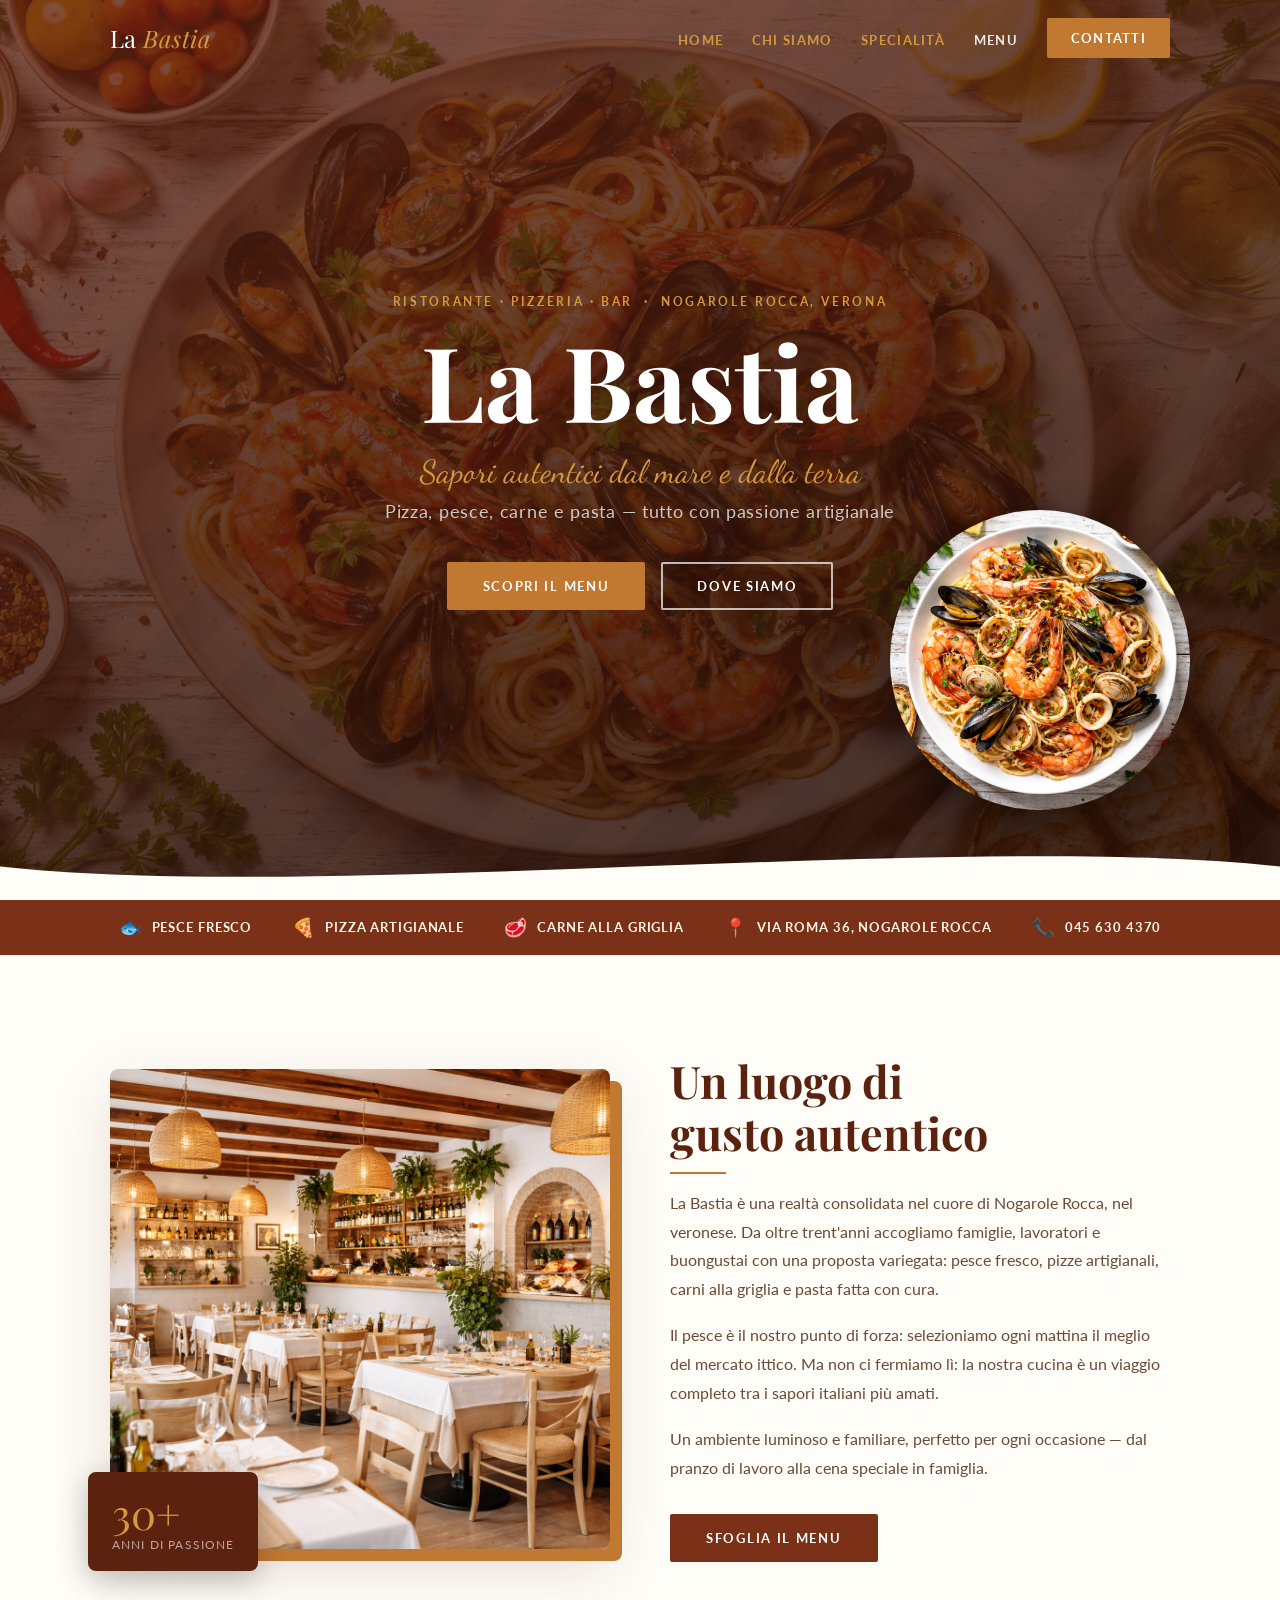
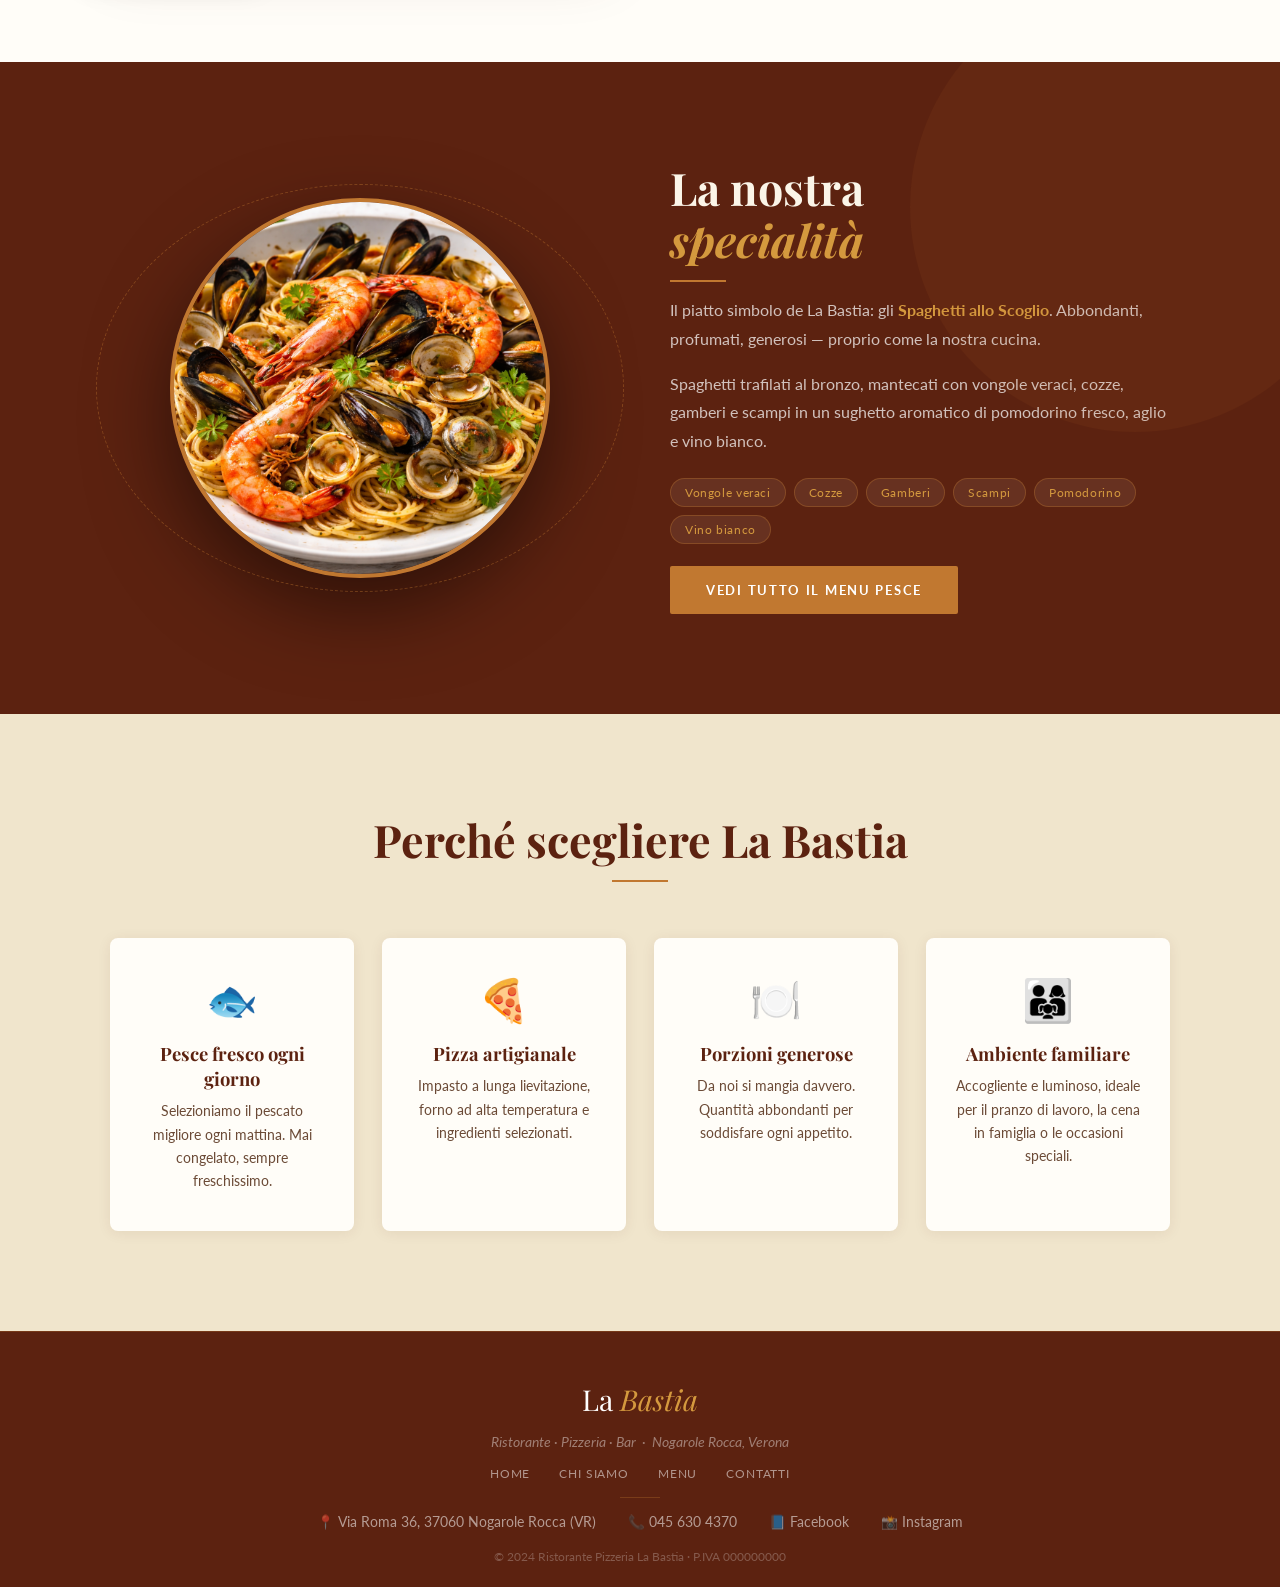
==== index.html @ 09a2e760 "first commit" ====
<!DOCTYPE html>
<html lang="it">
<head>
  <meta charset="UTF-8" />
  <meta name="viewport" content="width=device-width, initial-scale=1.0" />
  <title>La Bastia – Ristorante Pizzeria | Nogarole Rocca</title>
  <meta name="description" content="La Bastia, ristorante pizzeria a Nogarole Rocca (VR). Pizza, pesce, carne e pasta. Specialità: spaghetti allo scoglio. Tel: 0456304370" />
  <link rel="preconnect" href="https://fonts.googleapis.com" />
  <link rel="preconnect" href="https://fonts.gstatic.com" crossorigin />
  <link href="https://fonts.googleapis.com/css2?family=Playfair+Display:ital,wght@0,400;0,600;0,700;1,400;1,600&family=Lato:wght@300;400;700&family=Dancing+Script:wght@600&display=swap" rel="stylesheet" />
  <link rel="stylesheet" href="css/style.css" />
  <link rel="stylesheet" href="css/home.css" />
</head>
<body>

<!-- ══ MOBILE MENU ══════════════════════════════════════════════ -->
<nav class="mobile-menu" id="mobileMenu" aria-label="Menu mobile">
  <a href="index.html" class="active">Home</a>
  <a href="index.html#chi-siamo">Chi siamo</a>
  <a href="index.html#specialita">Specialità</a>
  <a href="menu.html">Menu</a>
  <a href="contatti.html">Contatti</a>
</nav>

<!-- ══ NAVBAR ═══════════════════════════════════════════════════ -->
<header id="navbar" role="banner">
  <div class="container nav-inner">
    <a href="index.html" class="nav-logo">La <em>Bastia</em></a>
    <ul class="nav-links" role="list">
      <li><a href="index.html" class="active">Home</a></li>
      <li><a href="index.html#chi-siamo">Chi siamo</a></li>
      <li><a href="index.html#specialita">Specialità</a></li>
      <li><a href="menu.html">Menu</a></li>
      <li><a href="contatti.html" class="btn btn-amber">Contatti</a></li>
    </ul>
    <button class="nav-toggle" id="navToggle" aria-label="Apri menu" aria-expanded="false">
      <span></span><span></span><span></span>
    </button>
  </div>
</header>

<!-- ══ HERO ══════════════════════════════════════════════════════ -->
<section id="hero" aria-label="Benvenuto">
  <div class="hero-bg"></div>

  <!-- Piatto circolare (desktop) -->
  <div class="hero-dish" aria-hidden="true">
    <img
      src="img/spaghettirotanti.jpg"
      alt="Spaghetti allo scoglio visti dall'alto"
    />
  </div>

  <div class="hero-content">
    <span class="hero-eyebrow">Ristorante · Pizzeria · Bar &nbsp;·&nbsp; Nogarole Rocca, Verona</span>
    <h1 class="hero-title">La Bastia</h1>
    <p class="hero-script">Sapori autentici dal mare e dalla terra</p>
    <p class="hero-tagline">Pizza, pesce, carne e pasta — tutto con passione artigianale</p>
    <div class="hero-ctas">
      <a href="menu.html"      class="btn btn-amber">Scopri il menu</a>
      <a href="contatti.html"  class="btn btn-outline">Dove siamo</a>
    </div>
  </div>

  <div class="hero-wave" aria-hidden="true">
    <svg viewBox="0 0 1440 80" xmlns="http://www.w3.org/2000/svg" preserveAspectRatio="none">
      <path fill="#FFFDF8" d="M0,40 C360,80 1080,0 1440,40 L1440,80 L0,80 Z"/>
    </svg>
  </div>
</section>

<!-- ══ STRIP INFO ════════════════════════════════════════════════ -->
<div id="strip" aria-hidden="true">
  <div class="strip-inner">
    <div class="strip-item"><span class="ico">🐟</span> Pesce fresco</div>
    <div class="strip-item"><span class="ico">🍕</span> Pizza artigianale</div>
    <div class="strip-item"><span class="ico">🥩</span> Carne alla griglia</div>
    <div class="strip-item"><span class="ico">📍</span> Via Roma 36, Nogarole Rocca</div>
    <div class="strip-item"><span class="ico">📞</span> <a href="tel:+390456304370" style="color:inherit">045 630 4370</a></div>
  </div>
</div>

<!-- ══ CHI SIAMO ═════════════════════════════════════════════════ -->
<section id="chi-siamo" aria-label="Chi siamo">
  <div class="container">
    <div class="chi-grid">

      <div class="chi-img-wrap">
        <img
          src="img/sala.jpg"
          alt="Sala interna del ristorante La Bastia"
          loading="lazy"
        />
        <div class="chi-badge">
          <div class="num">30+</div>
          <div class="lbl">anni di passione</div>
        </div>
      </div>

      <div class="chi-text">
        <h2 class="section-title">Un luogo di<br/>gusto autentico</h2>
        <span class="amber-line"></span>
        <p>La Bastia è una realtà consolidata nel cuore di Nogarole Rocca, nel veronese. Da oltre trent'anni accogliamo famiglie, lavoratori e buongustai con una proposta variegata: pesce fresco, pizze artigianali, carni alla griglia e pasta fatta con cura.</p>
        <p>Il pesce è il nostro punto di forza: selezioniamo ogni mattina il meglio del mercato ittico. Ma non ci fermiamo lì: la nostra cucina è un viaggio completo tra i sapori italiani più amati.</p>
        <p>Un ambiente luminoso e familiare, perfetto per ogni occasione — dal pranzo di lavoro alla cena speciale in famiglia.</p>
        <a href="menu.html" class="btn btn-rust">Sfoglia il menu</a>
      </div>

    </div>
  </div>
</section>

<!-- ══ SPECIALITÀ ════════════════════════════════════════════════ -->
<section id="specialita" aria-label="La specialità della casa">
  <div class="container">
    <div class="spec-grid">

      <div class="spec-img">
        <div class="plate">
          <img
            src="img/spaghetti-scoglio.jpg"
            alt="Spaghetti allo scoglio visti dall'alto, piatto della casa"
            loading="lazy"
          />
        </div>
        <div class="ring" aria-hidden="true"></div>
      </div>

      <div class="spec-text">
        <h2 class="section-title on-dark">La nostra<br/><em style="color:var(--amber-lt)">specialità</em></h2>
        <span class="amber-line"></span>
        <p>Il piatto simbolo de La Bastia: gli <strong style="color:var(--amber-lt)">Spaghetti allo Scoglio</strong>. Abbondanti, profumati, generosi — proprio come la nostra cucina.</p>
        <p>Spaghetti trafilati al bronzo, mantecati con vongole veraci, cozze, gamberi e scampi in un sughetto aromatico di pomodorino fresco, aglio e vino bianco.</p>
        <div class="tags">
          <span class="tag">Vongole veraci</span>
          <span class="tag">Cozze</span>
          <span class="tag">Gamberi</span>
          <span class="tag">Scampi</span>
          <span class="tag">Pomodorino</span>
          <span class="tag">Vino bianco</span>
        </div>
        <a href="menu.html#pesce" class="btn btn-amber">Vedi tutto il menu pesce</a>
      </div>

    </div>
  </div>
</section>

<!-- ══ PERCHÉ NOI ════════════════════════════════════════════════ -->
<section id="perche" aria-label="Perché sceglierci">
  <div class="container">
    <h2 class="section-title">Perché scegliere La Bastia</h2>
    <span class="amber-line"></span>
    <div class="perche-grid">
      <div class="perche-card">
        <div class="perche-icon">🐟</div>
        <h3>Pesce fresco ogni giorno</h3>
        <p>Selezioniamo il pescato migliore ogni mattina. Mai congelato, sempre freschissimo.</p>
      </div>
      <div class="perche-card">
        <div class="perche-icon">🍕</div>
        <h3>Pizza artigianale</h3>
        <p>Impasto a lunga lievitazione, forno ad alta temperatura e ingredienti selezionati.</p>
      </div>
      <div class="perche-card">
        <div class="perche-icon">🍽️</div>
        <h3>Porzioni generose</h3>
        <p>Da noi si mangia davvero. Quantità abbondanti per soddisfare ogni appetito.</p>
      </div>
      <div class="perche-card">
        <div class="perche-icon">👨‍👩‍👧</div>
        <h3>Ambiente familiare</h3>
        <p>Accogliente e luminoso, ideale per il pranzo di lavoro, la cena in famiglia o le occasioni speciali.</p>
      </div>
    </div>
  </div>
</section>

<!-- ══ FOOTER ════════════════════════════════════════════════════ -->
<footer id="footer" role="contentinfo">
  <div class="container footer-inner">
    <div class="footer-logo">La <em>Bastia</em></div>
    <p class="footer-tag">Ristorante · Pizzeria · Bar &nbsp;·&nbsp; Nogarole Rocca, Verona</p>
    <nav class="footer-nav" aria-label="Link footer">
      <a href="index.html">Home</a>
      <a href="index.html#chi-siamo">Chi siamo</a>
      <a href="menu.html">Menu</a>
      <a href="contatti.html">Contatti</a>
    </nav>
    <div class="footer-divider"></div>
    <div class="footer-contacts">
      <span>📍 Via Roma 36, 37060 Nogarole Rocca (VR)</span>
      <a href="tel:+390456304370">📞 045 630 4370</a>
      <a href="https://www.facebook.com/p/La-Bastia-pizzeria-ristorante-61551666945159/" target="_blank" rel="noopener">📘 Facebook</a>
      <a href="https://www.instagram.com/labastiaristorantepizzeria/" target="_blank" rel="noopener">📸 Instagram</a>
    </div>
    <p class="footer-copy">© 2024 Ristorante Pizzeria La Bastia · P.IVA 000000000</p>
  </div>
</footer>

<button id="scroll-top" aria-label="Torna in cima">↑</button>

<script src="js/main.js"></script>
</body>
</html>
---- css/style.css ----
/* ═══════════════════════════════════════════════════════════════
   style.css — Stili condivisi La Bastia
   (reset, variabili, utility, navbar, footer, mobile menu)
═══════════════════════════════════════════════════════════════ */

/* ─── RESET & BASE ─────────────────────────────────────────── */
*, *::before, *::after {
  box-sizing: border-box;
  margin: 0;
  padding: 0;
}

:root {
  --rust:      #7B3118;
  --rust-dk:   #5C2210;
  --rust-mid:  #8B3A1E;
  --amber:     #C17830;
  --amber-lt:  #D4993E;
  --cream:     #FBF5E8;
  --cream-dk:  #F0E5CC;
  --cream-md:  #F5EDDA;
  --warm-white:#FFFDF8;
  --text:      #2E1A0E;
  --text-lt:   #6B4A36;
  --white:     #FFFFFF;
  --radius:    8px;
  --ff-head:   'Playfair Display', Georgia, serif;
  --ff-script: 'Dancing Script', cursive;
  --ff-body:   'Lato', Arial, sans-serif;
  --t:         0.3s ease;
}

html {
  scroll-behavior: smooth;
}

body {
  font-family: var(--ff-body);
  color: var(--text);
  background: var(--cream);
  overflow-x: hidden;
}

img {
  display: block;
  max-width: 100%;
}

a {
  color: inherit;
  text-decoration: none;
}

ul {
  list-style: none;
}

/* ─── UTILITY ───────────────────────────────────────────────── */
.container {
  max-width: 1100px;
  margin: 0 auto;
  padding: 0 20px;
}

.section-title {
  font-family: var(--ff-head);
  font-size: clamp(2rem, 5vw, 2.8rem);
  color: var(--rust-dk);
  text-align: center;
  line-height: 1.15;
}

.section-title.on-dark {
  color: var(--cream);
}

.amber-line {
  display: block;
  width: 56px;
  height: 2px;
  background: var(--amber);
  margin: 0.9rem auto;
}

.section-sub {
  font-size: 1rem;
  color: var(--text-lt);
  text-align: center;
  max-width: 580px;
  margin: 0 auto 3rem;
  line-height: 1.75;
}

.section-sub.on-dark {
  color: rgba(255, 255, 255, 0.72);
}

/* ─── BOTTONI ───────────────────────────────────────────────── */
.btn {
  display: inline-block;
  padding: 14px 34px;
  border-radius: 2px;
  font-family: var(--ff-body);
  font-size: 0.82rem;
  font-weight: 700;
  letter-spacing: 0.13em;
  text-transform: uppercase;
  cursor: pointer;
  transition: var(--t);
  border: 2px solid transparent;
}

.btn-amber {
  background: var(--amber);
  color: var(--white);
  border-color: var(--amber);
}
.btn-amber:hover {
  background: var(--amber-lt);
  border-color: var(--amber-lt);
}

.btn-outline {
  background: transparent;
  color: var(--white);
  border-color: rgba(255, 255, 255, 0.7);
}
.btn-outline:hover {
  background: var(--white);
  color: var(--rust-dk);
  border-color: var(--white);
}

.btn-rust {
  background: var(--rust);
  color: var(--white);
  border-color: var(--rust);
}
.btn-rust:hover {
  background: var(--rust-mid);
  border-color: var(--rust-mid);
}

/* ─── PAGE HEADER (per pagine interne) ─────────────────────── */
.page-header {
  background: var(--rust-dk);
  padding: 140px 0 64px;
  text-align: center;
  position: relative;
  overflow: hidden;
}

.page-header::before {
  content: '';
  position: absolute;
  inset: 0;
  background: repeating-linear-gradient(
    135deg,
    transparent,
    transparent 40px,
    rgba(193, 120, 48, 0.04) 40px,
    rgba(193, 120, 48, 0.04) 80px
  );
}

.page-header .ph-label {
  display: inline-block;
  font-size: 0.74rem;
  font-weight: 700;
  letter-spacing: 0.22em;
  text-transform: uppercase;
  color: var(--amber-lt);
  margin-bottom: 0.8rem;
  position: relative;
}

.page-header h1 {
  font-family: var(--ff-head);
  font-size: clamp(2.4rem, 7vw, 4rem);
  color: var(--white);
  line-height: 1.1;
  position: relative;
}

.page-header h1 em {
  font-style: italic;
  color: var(--amber-lt);
}

.page-header .ph-wave {
  position: absolute;
  bottom: -2px;
  left: 0;
  right: 0;
}

.page-header .ph-wave svg {
  display: block;
  width: 100%;
}

/* ─── NAVBAR ────────────────────────────────────────────────── */
#navbar {
  position: fixed;
  top: 0;
  left: 0;
  right: 0;
  z-index: 1000;
  padding: 18px 0;
  transition: background var(--t), padding var(--t), box-shadow var(--t);
}

#navbar.scrolled {
  background: var(--rust-dk);
  padding: 12px 0;
  box-shadow: 0 2px 20px rgba(0, 0, 0, 0.35);
}

/* navbar sempre scura sulle pagine interne */
#navbar.always-dark {
  background: var(--rust-dk);
}

.nav-inner {
  display: flex;
  align-items: center;
  justify-content: space-between;
}

.nav-logo {
  font-family: var(--ff-head);
  font-size: 1.5rem;
  color: var(--white);
  letter-spacing: 0.02em;
}

.nav-logo em {
  font-style: italic;
  color: var(--amber-lt);
}

.nav-links {
  display: flex;
  gap: 1.8rem;
  align-items: center;
}

.nav-links a {
  color: rgba(255, 255, 255, 0.88);
  font-size: 0.8rem;
  letter-spacing: 0.1em;
  text-transform: uppercase;
  font-weight: 700;
  transition: color var(--t);
}

.nav-links a:hover,
.nav-links a.active {
  color: var(--amber-lt);
}

.nav-links .btn-amber {
  padding: 10px 22px;
  letter-spacing: 0.1em;
  color: var(--white);
}

/* hamburger */
.nav-toggle {
  display: none;
  flex-direction: column;
  gap: 5px;
  cursor: pointer;
  background: none;
  border: none;
  padding: 4px;
}

.nav-toggle span {
  display: block;
  width: 26px;
  height: 2px;
  background: var(--white);
  transition: var(--t);
}

.nav-toggle.open span:nth-child(1) {
  transform: translateY(7px) rotate(45deg);
}
.nav-toggle.open span:nth-child(2) {
  opacity: 0;
}
.nav-toggle.open span:nth-child(3) {
  transform: translateY(-7px) rotate(-45deg);
}

/* ─── MOBILE MENU OVERLAY ───────────────────────────────────── */
.mobile-menu {
  display: none;
  position: fixed;
  inset: 0;
  background: var(--rust-dk);
  z-index: 999;
  flex-direction: column;
  align-items: center;
  justify-content: center;
  gap: 2rem;
}

.mobile-menu.active {
  display: flex;
}

.mobile-menu a {
  color: var(--white);
  font-family: var(--ff-head);
  font-size: 1.9rem;
  font-style: italic;
  transition: color var(--t);
}

.mobile-menu a:hover,
.mobile-menu a.active {
  color: var(--amber-lt);
}

/* ─── FOOTER ────────────────────────────────────────────────── */
#footer {
  background: var(--rust-dk);
  padding: 48px 0 24px;
  border-top: 1px solid rgba(193, 120, 48, 0.25);
}

.footer-inner {
  display: flex;
  flex-direction: column;
  align-items: center;
  gap: 16px;
  text-align: center;
}

.footer-logo {
  font-family: var(--ff-head);
  font-size: 1.8rem;
  color: var(--white);
}

.footer-logo em {
  font-style: italic;
  color: var(--amber-lt);
}

.footer-tag {
  font-style: italic;
  color: rgba(255, 255, 255, 0.42);
  font-size: 0.85rem;
}

.footer-nav {
  display: flex;
  gap: 1.8rem;
  flex-wrap: wrap;
  justify-content: center;
}

.footer-nav a {
  color: rgba(255, 255, 255, 0.52);
  font-size: 0.78rem;
  letter-spacing: 0.07em;
  text-transform: uppercase;
  transition: color var(--t);
}

.footer-nav a:hover {
  color: var(--amber-lt);
}

.footer-divider {
  width: 40px;
  height: 1px;
  background: rgba(193, 120, 48, 0.3);
}

.footer-contacts {
  display: flex;
  gap: 2rem;
  flex-wrap: wrap;
  justify-content: center;
  font-size: 0.85rem;
  color: rgba(255, 255, 255, 0.55);
}

.footer-contacts a {
  color: rgba(255, 255, 255, 0.55);
  transition: color var(--t);
}

.footer-contacts a:hover {
  color: var(--amber-lt);
}

.footer-copy {
  color: rgba(255, 255, 255, 0.25);
  font-size: 0.72rem;
  margin-top: 4px;
}

/* ─── SCROLL TOP ────────────────────────────────────────────── */
#scroll-top {
  position: fixed;
  bottom: 26px;
  right: 26px;
  width: 44px;
  height: 44px;
  border-radius: 50%;
  background: var(--rust);
  color: var(--white);
  border: none;
  font-size: 1.1rem;
  cursor: pointer;
  display: flex;
  align-items: center;
  justify-content: center;
  opacity: 0;
  transform: translateY(10px);
  transition: opacity 0.3s, transform 0.3s, background 0.2s;
  z-index: 998;
  box-shadow: 0 4px 14px rgba(0, 0, 0, 0.25);
}

#scroll-top.visible {
  opacity: 1;
  transform: translateY(0);
}

#scroll-top:hover {
  background: var(--amber);
}

/* ─── RESPONSIVE NAVBAR ─────────────────────────────────────── */
@media (max-width: 768px) {
  .nav-links {
    display: none;
  }

  .nav-toggle {
    display: flex;
  }
}
---- css/home.css ----
/* ═══════════════════════════════════════════════════════════════
   home.css — Stili pagina Home (index.html)
   (hero, strip, chi siamo, specialità, perché noi)
═══════════════════════════════════════════════════════════════ */

/* ─── HERO ──────────────────────────────────────────────────── */
#hero {
  position: relative;
  height: 100vh;
  min-height: 600px;
  display: flex;
  align-items: center;
  justify-content: center;
  overflow: hidden;
}

.hero-bg {
  position: absolute;
  inset: 0;
  background:
    linear-gradient(160deg, rgba(92, 34, 16, 0.78) 0%, rgba(30, 10, 5, 0.85) 100%),
    url('../img/hero-spaghetti.jpg') center / cover no-repeat;
}

.hero-bg::after {
  content: '';
  position: absolute;
  inset: 0;
  background: repeating-linear-gradient(
    135deg,
    transparent,
    transparent 40px,
    rgba(193, 120, 48, 0.03) 40px,
    rgba(193, 120, 48, 0.03) 80px
  );
}

.hero-wave {
  position: absolute;
  bottom: -2px;
  left: 0;
  right: 0;
}

.hero-wave svg {
  display: block;
  width: 100%;
}

.hero-content {
  position: relative;
  z-index: 2;
  text-align: center;
  padding: 0 20px;
  animation: fadeUp 1s ease 0.2s both;
}

.hero-eyebrow {
  display: inline-block;
  font-size: 0.75rem;
  font-weight: 700;
  letter-spacing: 0.22em;
  text-transform: uppercase;
  color: var(--amber-lt);
  margin-bottom: 1.2rem;
}

.hero-title {
  font-family: var(--ff-head);
  font-size: clamp(3.2rem, 11vw, 6.5rem);
  color: var(--white);
  line-height: 1;
  margin-bottom: 0.2em;
}

.hero-script {
  font-family: var(--ff-script);
  font-size: clamp(1.4rem, 4vw, 2rem);
  color: var(--amber-lt);
  margin-bottom: 0.6rem;
}

.hero-tagline {
  font-size: clamp(0.95rem, 2.5vw, 1.1rem);
  color: rgba(255, 255, 255, 0.75);
  letter-spacing: 0.04em;
  margin-bottom: 2.5rem;
}

.hero-ctas {
  display: flex;
  gap: 1rem;
  justify-content: center;
  flex-wrap: wrap;
}

/* piatto circolare desktop */
.hero-dish {
  position: absolute;
  bottom: 90px;
  right: 7%;
  width: min(300px, 33vw);
  aspect-ratio: 1;
  border-radius: 50%;
  overflow: hidden;
  box-shadow: 0 20px 60px rgba(0, 0, 0, 0.5);
  display: none;
  animation: spin 12s linear infinite;
}

@keyframes spin {
  from { transform: rotate(0deg); }
  to   { transform: rotate(360deg); }
}

.hero-dish img {
  width: 100%;
  height: 100%;
  object-fit: cover;
}

@media (min-width: 1000px) {
  .hero-dish {
    display: block;
  }
}

@keyframes fadeUp {
  from { opacity: 0; transform: translateY(28px); }
  to   { opacity: 1; transform: translateY(0); }
}

/* ─── INFO STRIP ────────────────────────────────────────────── */
#strip {
  background: var(--rust);
  padding: 16px 20px;
}

.strip-inner {
  display: flex;
  flex-wrap: wrap;
  justify-content: center;
  align-items: center;
  gap: 1rem 2.5rem;
}

.strip-item {
  display: flex;
  align-items: center;
  gap: 9px;
  color: var(--cream);
  font-weight: 700;
  font-size: 0.79rem;
  letter-spacing: 0.07em;
  text-transform: uppercase;
}

.strip-item .ico {
  font-size: 1.15rem;
}

/* ─── CHI SIAMO ─────────────────────────────────────────────── */
#chi-siamo {
  padding: 100px 0;
  background: var(--warm-white);
}

.chi-grid {
  display: grid;
  grid-template-columns: 1fr 1fr;
  gap: 60px;
  align-items: center;
}

.chi-img-wrap {
  position: relative;
}

.chi-img-wrap img {
  border-radius: var(--radius);
  width: 100%;
  height: 480px;
  object-fit: cover;
  box-shadow: 12px 12px 0 var(--amber), 0 20px 60px rgba(92, 34, 16, 0.15);
}

.chi-badge {
  position: absolute;
  bottom: -22px;
  left: -22px;
  background: var(--rust-dk);
  color: var(--white);
  border-radius: var(--radius);
  padding: 20px 24px;
  box-shadow: 0 8px 30px rgba(0, 0, 0, 0.25);
}

.chi-badge .num {
  font-family: var(--ff-head);
  font-size: 2.6rem;
  color: var(--amber-lt);
  line-height: 1;
}

.chi-badge .lbl {
  font-size: 0.72rem;
  letter-spacing: 0.1em;
  text-transform: uppercase;
  color: rgba(255, 255, 255, 0.6);
  margin-top: 4px;
}

.chi-text .section-title,
.chi-text .amber-line,
.chi-text .section-sub {
  text-align: left;
  margin-left: 0;
}

.chi-text .amber-line {
  margin: 0.9rem 0;
}

.chi-text p {
  color: var(--text-lt);
  line-height: 1.85;
  font-size: 0.97rem;
  margin-bottom: 1.1rem;
}

.chi-text p:last-of-type {
  margin-bottom: 2rem;
}

@media (max-width: 768px) {
  #chi-siamo {
    padding: 70px 0;
  }

  .chi-grid {
    grid-template-columns: 1fr;
    gap: 40px;
  }

  .chi-text .section-title,
  .chi-text .section-sub {
    text-align: center;
  }

  .chi-text .amber-line {
    margin: 0.9rem auto;
  }

  .chi-text {
    order: 1;
  }

  .chi-img-wrap {
    order: 2;
  }

  .chi-badge {
    left: 10px;
  }
}

/* ─── SPECIALITÀ ────────────────────────────────────────────── */
#specialita {
  padding: 100px 0;
  background: var(--rust-dk);
  position: relative;
  overflow: hidden;
}

#specialita::before {
  content: '';
  position: absolute;
  top: -80px;
  right: -80px;
  width: 450px;
  height: 450px;
  border-radius: 50%;
  background: rgba(193, 120, 48, 0.07);
  pointer-events: none;
}

.spec-grid {
  display: grid;
  grid-template-columns: 1fr 1fr;
  gap: 60px;
  align-items: center;
}

.spec-img {
  position: relative;
  display: flex;
  justify-content: center;
}

.spec-img .plate {
  width: min(380px, 90%);
  aspect-ratio: 1;
  border-radius: 50%;
  overflow: hidden;
  border: 4px solid var(--amber);
  box-shadow: 0 30px 80px rgba(0, 0, 0, 0.5);
}

.spec-img .plate img {
  width: 100%;
  height: 100%;
  object-fit: cover;
}

.spec-img .ring {
  position: absolute;
  inset: -14px;
  border-radius: 50%;
  border: 1px dashed rgba(193, 120, 48, 0.4);
  pointer-events: none;
}

.spec-text .section-title {
  text-align: left;
}

.spec-text .amber-line {
  margin: 0.9rem 0;
}

.spec-text p {
  color: rgba(255, 255, 255, 0.72);
  line-height: 1.85;
  font-size: 0.97rem;
  margin-bottom: 1rem;
}

.tags {
  display: flex;
  flex-wrap: wrap;
  gap: 8px;
  margin: 1.4rem 0;
}

.tag {
  background: rgba(255, 255, 255, 0.07);
  border: 1px solid rgba(193, 120, 48, 0.35);
  color: var(--amber-lt);
  padding: 6px 14px;
  border-radius: 100px;
  font-size: 0.78rem;
  letter-spacing: 0.05em;
}

@media (max-width: 768px) {
  #specialita {
    padding: 70px 0;
  }

  .spec-grid {
    grid-template-columns: 1fr;
  }

  .spec-text .section-title {
    text-align: center;
  }

  .spec-text .amber-line {
    margin: 0.9rem auto;
  }

  .spec-text p {
    text-align: center;
  }

  .tags {
    justify-content: center;
  }
}

/* ─── PERCHÉ NOI ────────────────────────────────────────────── */
#perche {
  padding: 100px 0;
  background: var(--cream-dk);
}

.perche-grid {
  display: grid;
  grid-template-columns: repeat(auto-fill, minmax(220px, 1fr));
  gap: 28px;
  margin-top: 3.5rem;
}

.perche-card {
  background: var(--warm-white);
  border-radius: var(--radius);
  padding: 36px 26px;
  text-align: center;
  box-shadow: 0 2px 14px rgba(92, 34, 16, 0.08);
  border-bottom: 3px solid transparent;
  transition: var(--t);
}

.perche-card:hover {
  transform: translateY(-4px);
  box-shadow: 0 10px 30px rgba(92, 34, 16, 0.13);
  border-bottom-color: var(--amber);
}

.perche-icon {
  font-size: 2.6rem;
  margin-bottom: 1rem;
}

.perche-card h3 {
  font-family: var(--ff-head);
  font-size: 1.15rem;
  color: var(--rust-dk);
  margin-bottom: 8px;
}

.perche-card p {
  font-size: 0.88rem;
  color: var(--text-lt);
  line-height: 1.65;
}

@media (max-width: 768px) {
  #perche {
    padding: 70px 0;
  }
}
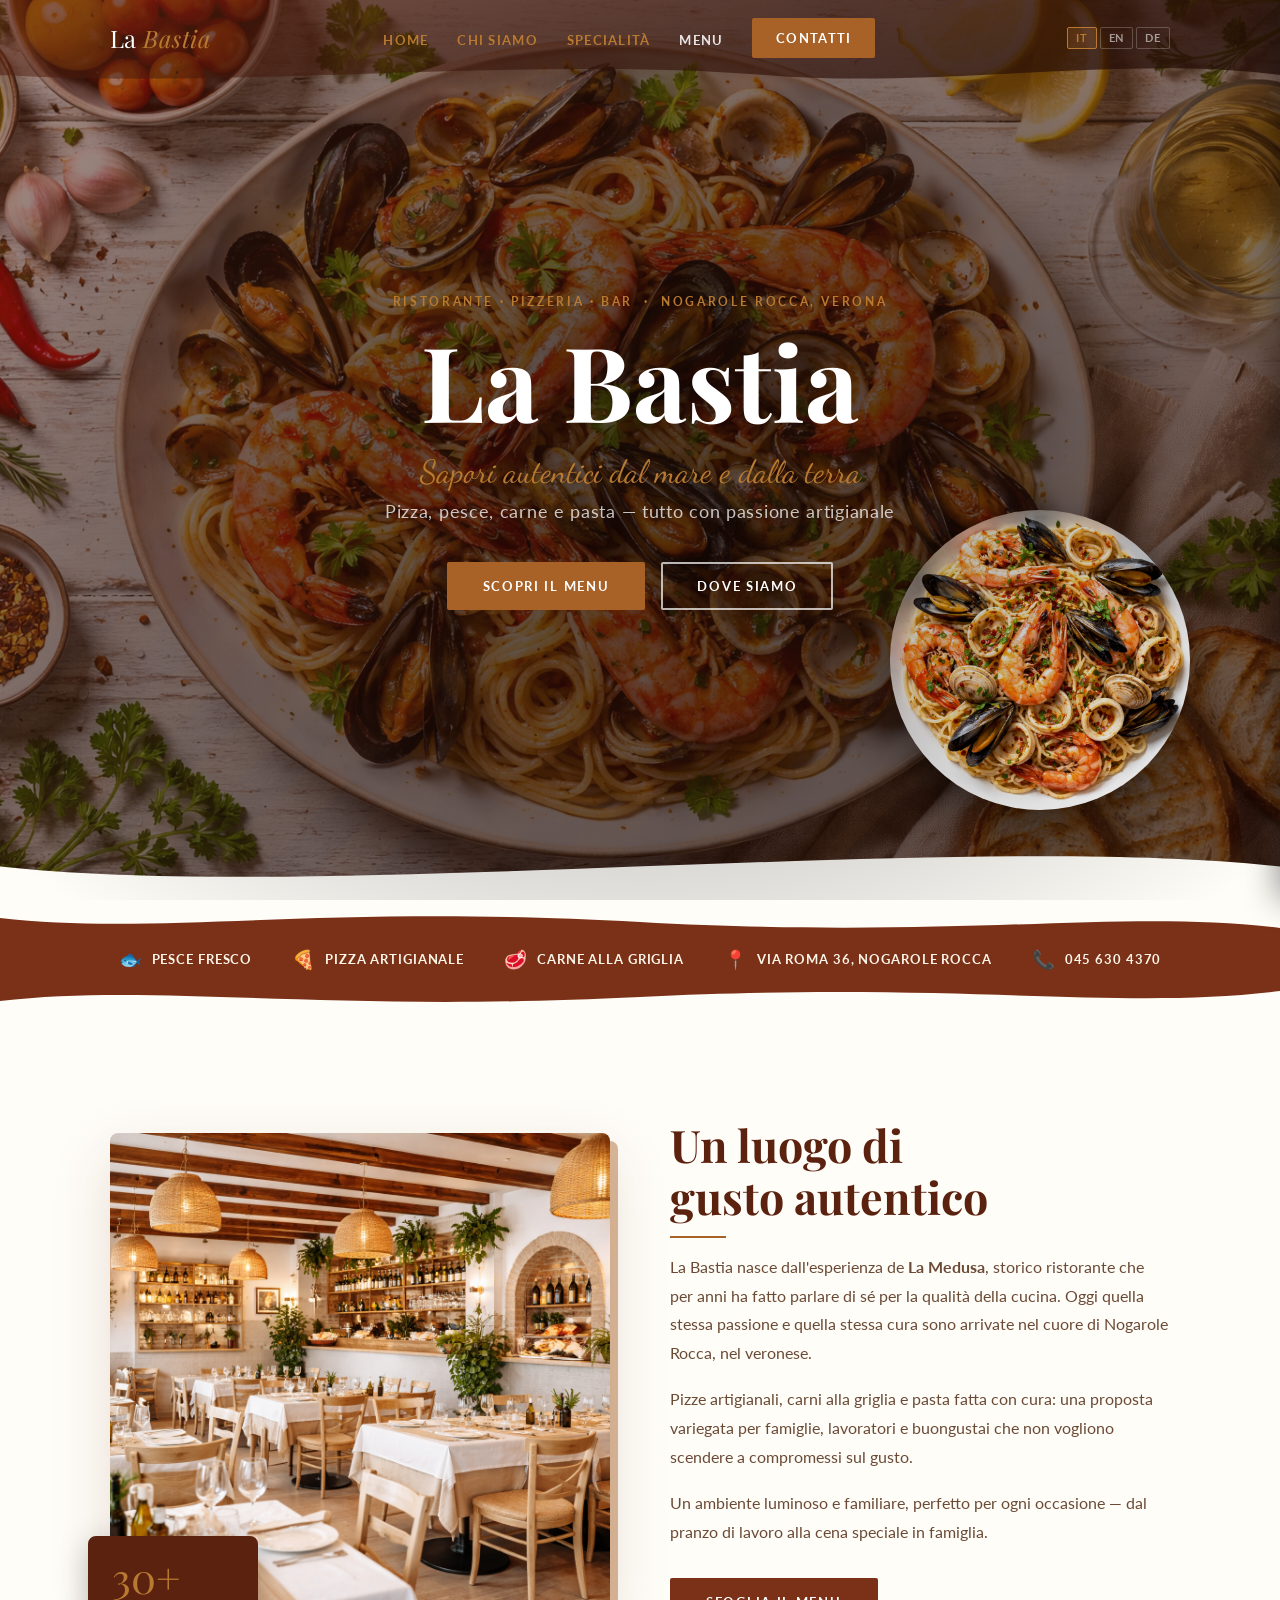
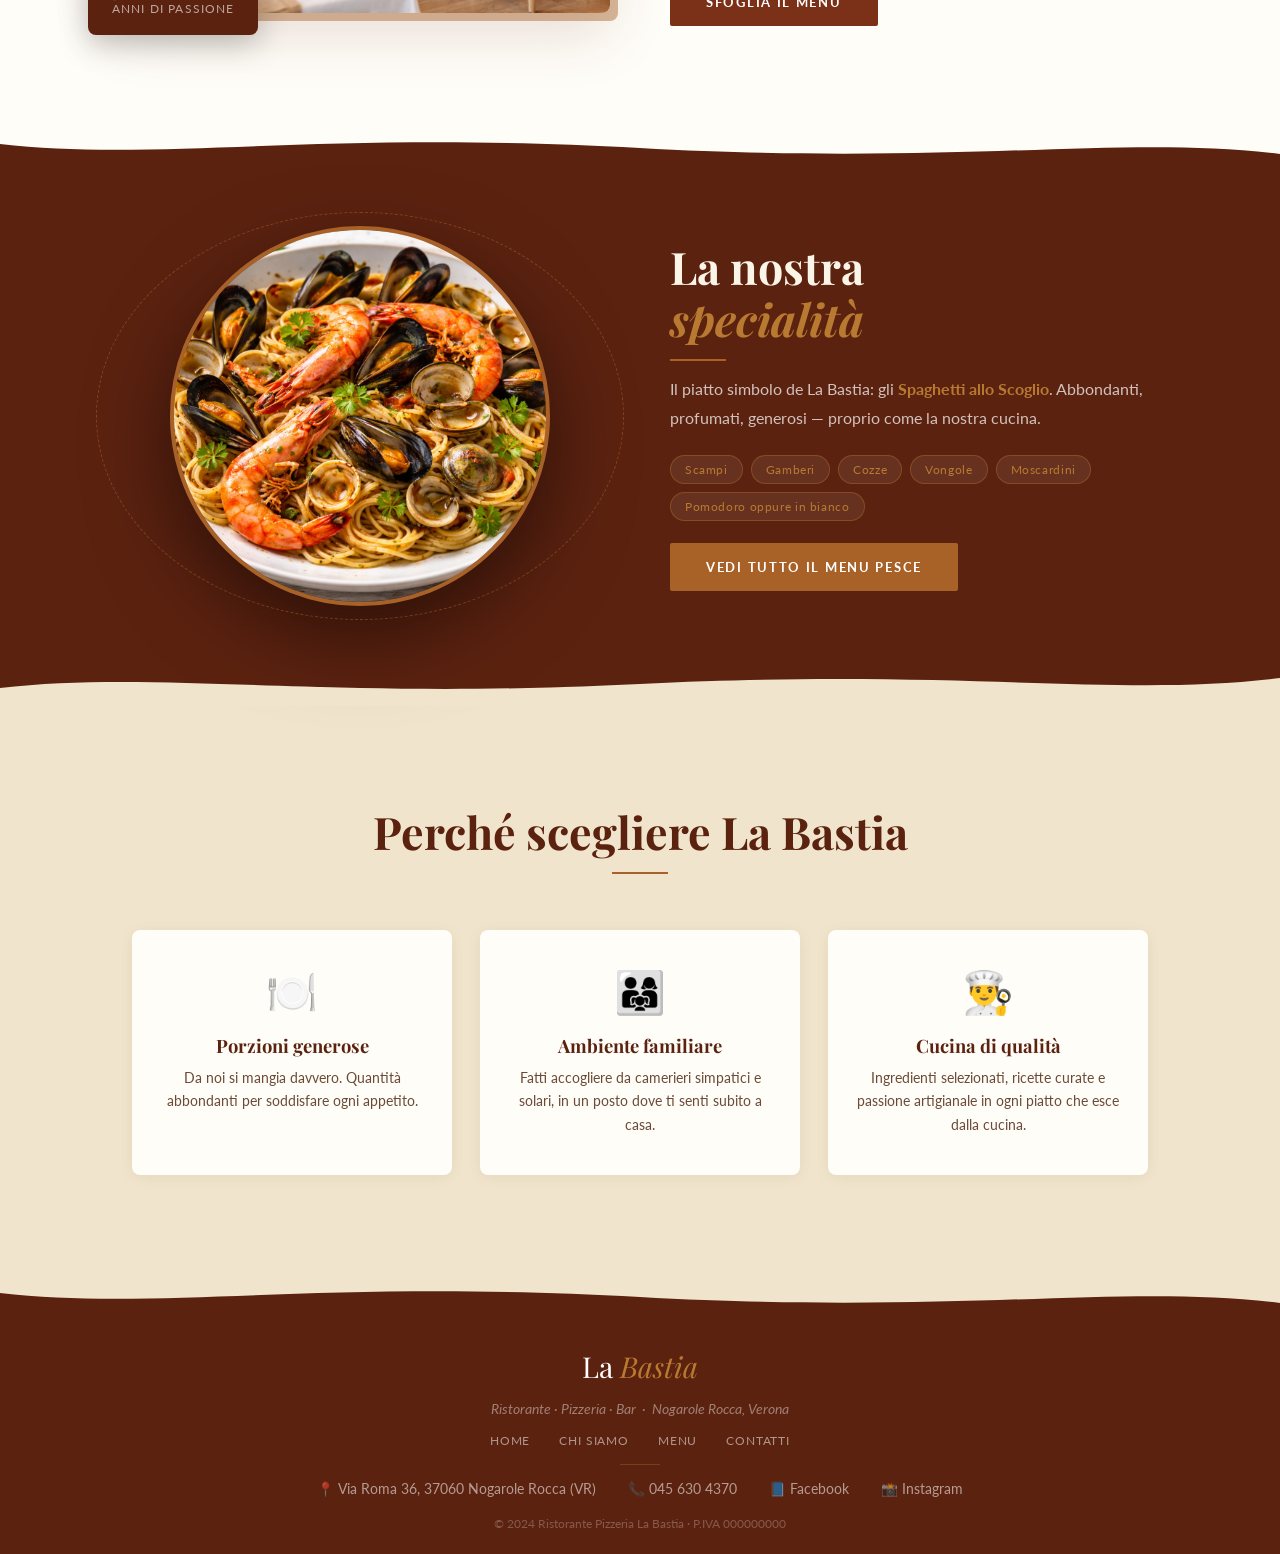
==== commit 0292ec32: "Add multilingual support for La Bastia website with Italian, English, and German translations" ====
--- a/index.html
+++ b/index.html
@@ -13,13 +13,28 @@
 </head>
 <body>
 
+<!-- ══ LOADING SCREEN ══════════════════════════════════════════ -->
+<div id="loading-screen" aria-hidden="true">
+  <div class="ls-bg"></div>
+  <div class="ls-content">
+    <div class="ls-logo">La <em>Bastia</em></div>
+    <p class="ls-tagline" data-i18n="ls.tagline">Stai entrando alla Bastia di Nogarole Rocca</p>
+    <div class="ls-spinner"></div>
+  </div>
+</div>
+
 <!-- ══ MOBILE MENU ══════════════════════════════════════════════ -->
 <nav class="mobile-menu" id="mobileMenu" aria-label="Menu mobile">
-  <a href="index.html" class="active">Home</a>
-  <a href="index.html#chi-siamo">Chi siamo</a>
-  <a href="index.html#specialita">Specialità</a>
-  <a href="menu.html">Menu</a>
-  <a href="contatti.html">Contatti</a>
+  <a href="index.html" class="active" data-i18n="nav.home">Home</a>
+  <a href="index.html#chi-siamo" data-i18n="nav.about">Chi siamo</a>
+  <a href="index.html#specialita" data-i18n="nav.specialita">Specialità</a>
+  <a href="menu.html" data-i18n="nav.menu">Menu</a>
+  <a href="contatti.html" data-i18n="nav.contatti">Contatti</a>
+  <div class="mobile-lang">
+    <button class="lang-btn active" data-lang="it">IT</button>
+    <button class="lang-btn" data-lang="en">EN</button>
+    <button class="lang-btn" data-lang="de">DE</button>
+  </div>
 </nav>
 
 <!-- ══ NAVBAR ═══════════════════════════════════════════════════ -->
@@ -27,12 +42,17 @@
   <div class="container nav-inner">
     <a href="index.html" class="nav-logo">La <em>Bastia</em></a>
     <ul class="nav-links" role="list">
-      <li><a href="index.html" class="active">Home</a></li>
-      <li><a href="index.html#chi-siamo">Chi siamo</a></li>
-      <li><a href="index.html#specialita">Specialità</a></li>
-      <li><a href="menu.html">Menu</a></li>
-      <li><a href="contatti.html" class="btn btn-amber">Contatti</a></li>
+      <li><a href="index.html" class="active" data-i18n="nav.home">Home</a></li>
+      <li><a href="index.html#chi-siamo" data-i18n="nav.about">Chi siamo</a></li>
+      <li><a href="index.html#specialita" data-i18n="nav.specialita">Specialità</a></li>
+      <li><a href="menu.html" data-i18n="nav.menu">Menu</a></li>
+      <li><a href="contatti.html" class="btn btn-amber" data-i18n="nav.contatti">Contatti</a></li>
     </ul>
+    <div class="lang-switcher">
+      <button class="lang-btn active" data-lang="it">IT</button>
+      <button class="lang-btn" data-lang="en">EN</button>
+      <button class="lang-btn" data-lang="de">DE</button>
+    </div>
     <button class="nav-toggle" id="navToggle" aria-label="Apri menu" aria-expanded="false">
       <span></span><span></span><span></span>
     </button>
@@ -52,13 +72,13 @@
   </div>
 
   <div class="hero-content">
-    <span class="hero-eyebrow">Ristorante · Pizzeria · Bar &nbsp;·&nbsp; Nogarole Rocca, Verona</span>
+    <span class="hero-eyebrow" data-i18n="hero.eyebrow">Ristorante · Pizzeria · Bar &nbsp;·&nbsp; Nogarole Rocca, Verona</span>
     <h1 class="hero-title">La Bastia</h1>
-    <p class="hero-script">Sapori autentici dal mare e dalla terra</p>
-    <p class="hero-tagline">Pizza, pesce, carne e pasta — tutto con passione artigianale</p>
+    <p class="hero-script" data-i18n="hero.script">Sapori autentici dal mare e dalla terra</p>
+    <p class="hero-tagline" data-i18n="hero.tagline">Pizza, pesce, carne e pasta — tutto con passione artigianale</p>
     <div class="hero-ctas">
-      <a href="menu.html"      class="btn btn-amber">Scopri il menu</a>
-      <a href="contatti.html"  class="btn btn-outline">Dove siamo</a>
+      <a href="menu.html"     class="btn btn-amber"   data-i18n="hero.cta1">Scopri il menu</a>
+      <a href="contatti.html" class="btn btn-outline"  data-i18n="hero.cta2">Dove siamo</a>
     </div>
   </div>
 
@@ -72,9 +92,9 @@
 <!-- ══ STRIP INFO ════════════════════════════════════════════════ -->
 <div id="strip" aria-hidden="true">
   <div class="strip-inner">
-    <div class="strip-item"><span class="ico">🐟</span> Pesce fresco</div>
-    <div class="strip-item"><span class="ico">🍕</span> Pizza artigianale</div>
-    <div class="strip-item"><span class="ico">🥩</span> Carne alla griglia</div>
+    <div class="strip-item"><span class="ico">🐟</span> <span data-i18n="strip.fish">Pesce fresco</span></div>
+    <div class="strip-item"><span class="ico">🍕</span> <span data-i18n="strip.pizza">Pizza artigianale</span></div>
+    <div class="strip-item"><span class="ico">🥩</span> <span data-i18n="strip.meat">Carne alla griglia</span></div>
     <div class="strip-item"><span class="ico">📍</span> Via Roma 36, Nogarole Rocca</div>
     <div class="strip-item"><span class="ico">📞</span> <a href="tel:+390456304370" style="color:inherit">045 630 4370</a></div>
   </div>
@@ -93,17 +113,17 @@
         />
         <div class="chi-badge">
           <div class="num">30+</div>
-          <div class="lbl">anni di passione</div>
+          <div class="lbl" data-i18n="chi.badge">anni di passione</div>
         </div>
       </div>
 
       <div class="chi-text">
-        <h2 class="section-title">Un luogo di<br/>gusto autentico</h2>
+        <h2 class="section-title" data-i18n="chi.title">Un luogo di<br/>gusto autentico</h2>
         <span class="amber-line"></span>
-        <p>La Bastia è una realtà consolidata nel cuore di Nogarole Rocca, nel veronese. Da oltre trent'anni accogliamo famiglie, lavoratori e buongustai con una proposta variegata: pesce fresco, pizze artigianali, carni alla griglia e pasta fatta con cura.</p>
-        <p>Il pesce è il nostro punto di forza: selezioniamo ogni mattina il meglio del mercato ittico. Ma non ci fermiamo lì: la nostra cucina è un viaggio completo tra i sapori italiani più amati.</p>
-        <p>Un ambiente luminoso e familiare, perfetto per ogni occasione — dal pranzo di lavoro alla cena speciale in famiglia.</p>
-        <a href="menu.html" class="btn btn-rust">Sfoglia il menu</a>
+        <p data-i18n="chi.p1">La Bastia nasce dall'esperienza de <strong>La Medusa</strong>, storico ristorante che per anni ha fatto parlare di sé per la qualità della cucina. Oggi quella stessa passione e quella stessa cura sono arrivate nel cuore di Nogarole Rocca, nel veronese.</p>
+        <p data-i18n="chi.p2">Pizze artigianali, carni alla griglia e pasta fatta con cura: una proposta variegata per famiglie, lavoratori e buongustai che non vogliono scendere a compromessi sul gusto.</p>
+        <p data-i18n="chi.p3">Un ambiente luminoso e familiare, perfetto per ogni occasione — dal pranzo di lavoro alla cena speciale in famiglia.</p>
+        <a href="menu.html" class="btn btn-rust" data-i18n="chi.cta">Sfoglia il menu</a>
       </div>
 
     </div>
@@ -127,19 +147,18 @@
       </div>
 
       <div class="spec-text">
-        <h2 class="section-title on-dark">La nostra<br/><em style="color:var(--amber-lt)">specialità</em></h2>
+        <h2 class="section-title on-dark" data-i18n="spec.title">La nostra<br/><em style="color:var(--amber-lt)">specialità</em></h2>
         <span class="amber-line"></span>
-        <p>Il piatto simbolo de La Bastia: gli <strong style="color:var(--amber-lt)">Spaghetti allo Scoglio</strong>. Abbondanti, profumati, generosi — proprio come la nostra cucina.</p>
-        <p>Spaghetti trafilati al bronzo, mantecati con vongole veraci, cozze, gamberi e scampi in un sughetto aromatico di pomodorino fresco, aglio e vino bianco.</p>
+        <p data-i18n="spec.p">Il piatto simbolo de La Bastia: gli <strong style="color:var(--amber-lt)">Spaghetti allo Scoglio</strong>. Abbondanti, profumati, generosi — proprio come la nostra cucina.</p>
         <div class="tags">
-          <span class="tag">Vongole veraci</span>
+          <span class="tag">Scampi</span>
+          <span class="tag">Gamberi</span>
           <span class="tag">Cozze</span>
-          <span class="tag">Gamberi</span>
-          <span class="tag">Scampi</span>
-          <span class="tag">Pomodorino</span>
-          <span class="tag">Vino bianco</span>
+          <span class="tag">Vongole</span>
+          <span class="tag">Moscardini</span>
+          <span class="tag">Pomodoro oppure in bianco</span>
         </div>
-        <a href="menu.html#pesce" class="btn btn-amber">Vedi tutto il menu pesce</a>
+        <a href="menu.html#pesce" class="btn btn-amber" data-i18n="spec.cta">Vedi tutto il menu pesce</a>
       </div>
 
     </div>
@@ -149,28 +168,23 @@
 <!-- ══ PERCHÉ NOI ════════════════════════════════════════════════ -->
 <section id="perche" aria-label="Perché sceglierci">
   <div class="container">
-    <h2 class="section-title">Perché scegliere La Bastia</h2>
+    <h2 class="section-title" data-i18n="perche.title">Perché scegliere La Bastia</h2>
     <span class="amber-line"></span>
     <div class="perche-grid">
       <div class="perche-card">
-        <div class="perche-icon">🐟</div>
-        <h3>Pesce fresco ogni giorno</h3>
-        <p>Selezioniamo il pescato migliore ogni mattina. Mai congelato, sempre freschissimo.</p>
-      </div>
-      <div class="perche-card">
-        <div class="perche-icon">🍕</div>
-        <h3>Pizza artigianale</h3>
-        <p>Impasto a lunga lievitazione, forno ad alta temperatura e ingredienti selezionati.</p>
-      </div>
-      <div class="perche-card">
         <div class="perche-icon">🍽️</div>
-        <h3>Porzioni generose</h3>
-        <p>Da noi si mangia davvero. Quantità abbondanti per soddisfare ogni appetito.</p>
+        <h3 data-i18n="perche.card1h">Porzioni generose</h3>
+        <p data-i18n="perche.card1p">Da noi si mangia davvero. Quantità abbondanti per soddisfare ogni appetito.</p>
       </div>
       <div class="perche-card">
         <div class="perche-icon">👨‍👩‍👧</div>
-        <h3>Ambiente familiare</h3>
-        <p>Accogliente e luminoso, ideale per il pranzo di lavoro, la cena in famiglia o le occasioni speciali.</p>
+        <h3 data-i18n="perche.card2h">Ambiente familiare</h3>
+        <p data-i18n="perche.card2p">Fatti accogliere da camerieri simpatici e solari, in un posto dove ti senti subito a casa.</p>
+      </div>
+      <div class="perche-card">
+        <div class="perche-icon">👨‍🍳</div>
+        <h3 data-i18n="perche.card3h">Cucina di qualità</h3>
+        <p data-i18n="perche.card3p">Ingredienti selezionati, ricette curate e passione artigianale in ogni piatto che esce dalla cucina.</p>
       </div>
     </div>
   </div>
@@ -180,12 +194,12 @@
 <footer id="footer" role="contentinfo">
   <div class="container footer-inner">
     <div class="footer-logo">La <em>Bastia</em></div>
-    <p class="footer-tag">Ristorante · Pizzeria · Bar &nbsp;·&nbsp; Nogarole Rocca, Verona</p>
+    <p class="footer-tag" data-i18n="footer.tag">Ristorante · Pizzeria · Bar &nbsp;·&nbsp; Nogarole Rocca, Verona</p>
     <nav class="footer-nav" aria-label="Link footer">
-      <a href="index.html">Home</a>
-      <a href="index.html#chi-siamo">Chi siamo</a>
-      <a href="menu.html">Menu</a>
-      <a href="contatti.html">Contatti</a>
+      <a href="index.html"            data-i18n="nav.home">Home</a>
+      <a href="index.html#chi-siamo"  data-i18n="nav.about">Chi siamo</a>
+      <a href="menu.html"             data-i18n="nav.menu">Menu</a>
+      <a href="contatti.html"         data-i18n="nav.contatti">Contatti</a>
     </nav>
     <div class="footer-divider"></div>
     <div class="footer-contacts">
@@ -194,12 +208,13 @@
       <a href="https://www.facebook.com/p/La-Bastia-pizzeria-ristorante-61551666945159/" target="_blank" rel="noopener">📘 Facebook</a>
       <a href="https://www.instagram.com/labastiaristorantepizzeria/" target="_blank" rel="noopener">📸 Instagram</a>
     </div>
-    <p class="footer-copy">© 2024 Ristorante Pizzeria La Bastia · P.IVA 000000000</p>
+    <p class="footer-copy" data-i18n="footer.copy">© 2024 Ristorante Pizzeria La Bastia · P.IVA 000000000</p>
   </div>
 </footer>
 
 <button id="scroll-top" aria-label="Torna in cima">↑</button>
 
+<script src="js/i18n.js"></script>
 <script src="js/main.js"></script>
 </body>
 </html>
--- a/css/style.css
+++ b/css/style.css
@@ -14,8 +14,8 @@
   --rust:      #7B3118;
   --rust-dk:   #5C2210;
   --rust-mid:  #8B3A1E;
-  --amber:     #C17830;
-  --amber-lt:  #D4993E;
+  --amber:     #A86228;
+  --amber-lt:  #B87A30;
   --cream:     #FBF5E8;
   --cream-dk:  #F0E5CC;
   --cream-md:  #F5EDDA;
@@ -206,19 +206,20 @@
   left: 0;
   right: 0;
   z-index: 1000;
-  padding: 18px 0;
-  transition: background var(--t), padding var(--t), box-shadow var(--t);
+  padding: 18px 0 46px;
+  background: linear-gradient(160deg, rgba(92, 34, 16, 0.48) 0%, rgba(30, 10, 5, 0.74) 100%);
+  -webkit-mask-image: url("data:image/svg+xml,%3Csvg xmlns='http://www.w3.org/2000/svg' viewBox='0 0 1440 100' preserveAspectRatio='none'%3E%3Cpath fill='white' d='M0,0 L1440,0 L1440,72 C1260,52 1060,86 860,72 C580,54 280,86 0,72 Z'/%3E%3C/svg%3E");
+  mask-image: url("data:image/svg+xml,%3Csvg xmlns='http://www.w3.org/2000/svg' viewBox='0 0 1440 100' preserveAspectRatio='none'%3E%3Cpath fill='white' d='M0,0 L1440,0 L1440,72 C1260,52 1060,86 860,72 C580,54 280,86 0,72 Z'/%3E%3C/svg%3E");
+  -webkit-mask-size: 100% 100%;
+  mask-size: 100% 100%;
+  -webkit-mask-repeat: no-repeat;
+  mask-repeat: no-repeat;
+  transition: padding var(--t), box-shadow var(--t);
 }
 
 #navbar.scrolled {
-  background: var(--rust-dk);
-  padding: 12px 0;
+  padding: 12px 0 46px;
   box-shadow: 0 2px 20px rgba(0, 0, 0, 0.35);
-}
-
-/* navbar sempre scura sulle pagine interne */
-#navbar.always-dark {
-  background: var(--rust-dk);
 }
 
 .nav-inner {
@@ -294,41 +295,82 @@
   transform: translateY(-7px) rotate(-45deg);
 }
 
-/* ─── MOBILE MENU OVERLAY ───────────────────────────────────── */
+/* ─── MOBILE MENU SIDEBAR ───────────────────────────────────── */
 .mobile-menu {
+  display: flex;
+  flex-direction: column;
+  align-items: flex-start;
+  justify-content: center;
+  gap: 2rem;
+  position: fixed;
+  top: 0;
+  right: 0;
+  width: min(80vw, 300px);
+  height: 100%;
+  background: var(--rust-dk);
+  z-index: 1001;
+  padding: 60px 40px;
+  transform: translateX(100%);
+  transition: transform 0.4s cubic-bezier(0.22, 1, 0.36, 1);
+  box-shadow: -4px 0 30px rgba(0,0,0,0.4);
+}
+
+.mobile-menu.active {
+  transform: translateX(0);
+}
+
+.mobile-menu a {
+  color: rgba(255,255,255,0.75);
+  font-family: var(--ff-head);
+  font-size: 1.6rem;
+  font-style: italic;
+  transition: color var(--t), transform var(--t);
+}
+
+.mobile-menu a:hover,
+.mobile-menu a.active {
+  color: var(--amber-lt);
+  transform: translateX(-6px);
+}
+
+/* Lang switcher inside mobile sidebar */
+.mobile-lang {
+  display: flex;
+  gap: 8px;
+  margin-top: 1rem;
+}
+
+/* Backdrop scuro dietro il menu */
+.mobile-backdrop {
   display: none;
   position: fixed;
   inset: 0;
-  background: var(--rust-dk);
-  z-index: 999;
-  flex-direction: column;
-  align-items: center;
-  justify-content: center;
-  gap: 2rem;
-}
-
-.mobile-menu.active {
-  display: flex;
-}
-
-.mobile-menu a {
-  color: var(--white);
-  font-family: var(--ff-head);
-  font-size: 1.9rem;
-  font-style: italic;
-  transition: color var(--t);
-}
-
-.mobile-menu a:hover,
-.mobile-menu a.active {
-  color: var(--amber-lt);
+  background: rgba(0,0,0,0);
+  z-index: 1000;
+  transition: background 0.4s ease;
+}
+
+.mobile-backdrop.active {
+  display: block;
+  background: rgba(0,0,0,0.5);
 }
 
 /* ─── FOOTER ────────────────────────────────────────────────── */
 #footer {
+  position: relative;
   background: var(--rust-dk);
-  padding: 48px 0 24px;
-  border-top: 1px solid rgba(193, 120, 48, 0.25);
+  padding: 72px 0 24px;
+}
+
+#footer::before {
+  content: '';
+  position: absolute;
+  top: 0;
+  left: 0;
+  right: 0;
+  height: 40px;
+  background: url("data:image/svg+xml,%3Csvg xmlns='http://www.w3.org/2000/svg' viewBox='0 0 1440 40' preserveAspectRatio='none'%3E%3Cpath fill='%23F0E5CC' d='M0,0 L1440,0 L1440,28 C1260,8 1080,40 720,22 C360,4 180,36 0,18 Z'/%3E%3C/svg%3E") center/100% 100% no-repeat;
+  pointer-events: none;
 }
 
 .footer-inner {
@@ -337,6 +379,8 @@
   align-items: center;
   gap: 16px;
   text-align: center;
+  position: relative;
+  z-index: 1;
 }
 
 .footer-logo {
@@ -437,6 +481,113 @@
   background: var(--amber);
 }
 
+/* ─── LOADING SCREEN ────────────────────────────────────────── */
+#loading-screen {
+  position: fixed;
+  inset: 0;
+  z-index: 9999;
+  overflow: hidden;
+  opacity: 1;
+  transition: opacity 0.7s ease;
+}
+
+#loading-screen.hidden {
+  opacity: 0;
+  pointer-events: none;
+}
+
+.ls-bg {
+  position: absolute;
+  inset: 0;
+  background: url('../img/spaghettirotanti.jpg') center / cover no-repeat;
+  transform: scale(1.05);
+  filter: brightness(0.35) blur(2px);
+}
+
+.ls-content {
+  position: relative;
+  z-index: 1;
+  display: flex;
+  flex-direction: column;
+  align-items: center;
+  justify-content: center;
+  height: 100%;
+  gap: 2rem;
+}
+
+.ls-logo {
+  font-family: var(--ff-head);
+  font-size: clamp(2.8rem, 9vw, 5rem);
+  color: var(--white);
+  letter-spacing: 0.02em;
+}
+
+.ls-logo em {
+  font-style: italic;
+  color: var(--amber-lt);
+}
+
+.ls-tagline {
+  font-size: clamp(0.78rem, 2.2vw, 0.92rem);
+  color: rgba(255, 255, 255, 0.6);
+  letter-spacing: 0.12em;
+  text-transform: uppercase;
+  text-align: center;
+  max-width: 480px;
+  padding: 0 20px;
+  margin-top: -0.5rem;
+}
+
+.ls-spinner {
+  width: 42px;
+  height: 42px;
+  border: 3px solid rgba(255, 255, 255, 0.2);
+  border-top-color: var(--amber-lt);
+  border-radius: 50%;
+  animation: spin 0.9s linear infinite;
+}
+
+/* ─── LANGUAGE SWITCHER ─────────────────────────────────────── */
+.lang-switcher {
+  display: flex;
+  gap: 3px;
+  align-items: center;
+  margin-left: 1.2rem;
+}
+
+.lang-btn {
+  background: transparent;
+  border: 1px solid rgba(255, 255, 255, 0.22);
+  color: rgba(255, 255, 255, 0.55);
+  font-size: 0.68rem;
+  font-weight: 700;
+  letter-spacing: 0.08em;
+  padding: 5px 8px;
+  border-radius: 2px;
+  cursor: pointer;
+  transition: all 0.2s;
+  font-family: var(--ff-body);
+  line-height: 1;
+}
+
+.lang-btn:hover,
+.lang-btn.active {
+  background: rgba(193, 120, 48, 0.18);
+  color: var(--amber-lt);
+  border-color: var(--amber-lt);
+}
+
+.mobile-lang .lang-btn {
+  font-size: 0.82rem;
+  padding: 7px 13px;
+}
+
+@media (max-width: 768px) {
+  .lang-switcher {
+    display: none;
+  }
+}
+
 /* ─── RESPONSIVE NAVBAR ─────────────────────────────────────── */
 @media (max-width: 768px) {
   .nav-links {
--- a/css/home.css
+++ b/css/home.css
@@ -18,7 +18,7 @@
   position: absolute;
   inset: 0;
   background:
-    linear-gradient(160deg, rgba(92, 34, 16, 0.78) 0%, rgba(30, 10, 5, 0.85) 100%),
+    linear-gradient(160deg, rgba(92, 34, 16, 0.44) 0%, rgba(30, 10, 5, 0.67) 100%),
     url('../img/hero-spaghetti.jpg') center / cover no-repeat;
 }
 
@@ -33,6 +33,16 @@
     rgba(193, 120, 48, 0.03) 40px,
     rgba(193, 120, 48, 0.03) 80px
   );
+}
+
+/* Soft vignette behind hero text — no hard edges */
+#hero::before {
+  content: '';
+  position: absolute;
+  inset: 0;
+  background: radial-gradient(ellipse 68% 72% at 50% 46%, rgba(0, 0, 0, 0.46) 0%, transparent 100%);
+  z-index: 1;
+  pointer-events: none;
 }
 
 .hero-wave {
@@ -117,6 +127,7 @@
   width: 100%;
   height: 100%;
   object-fit: cover;
+  transform: scale(1.155);
 }
 
 @media (min-width: 1000px) {
@@ -132,8 +143,29 @@
 
 /* ─── INFO STRIP ────────────────────────────────────────────── */
 #strip {
+  position: relative;
   background: var(--rust);
-  padding: 16px 20px;
+  padding: 48px 20px;
+}
+
+#strip::before,
+#strip::after {
+  content: '';
+  position: absolute;
+  left: 0;
+  right: 0;
+  height: 40px;
+  pointer-events: none;
+}
+
+#strip::before {
+  top: 0;
+  background: url("data:image/svg+xml,%3Csvg xmlns='http://www.w3.org/2000/svg' viewBox='0 0 1440 40' preserveAspectRatio='none'%3E%3Cpath fill='%23FFFDF8' d='M0,0 L1440,0 L1440,28 C1260,8 1080,40 720,22 C360,4 180,36 0,18 Z'/%3E%3C/svg%3E") center/100% 100% no-repeat;
+}
+
+#strip::after {
+  bottom: 0;
+  background: url("data:image/svg+xml,%3Csvg xmlns='http://www.w3.org/2000/svg' viewBox='0 0 1440 40' preserveAspectRatio='none'%3E%3Cpath fill='%23FFFDF8' d='M0,40 L1440,40 L1440,12 C1260,32 1080,2 720,18 C360,34 180,4 0,22 Z'/%3E%3C/svg%3E") center/100% 100% no-repeat;
 }
 
 .strip-inner {
@@ -142,6 +174,8 @@
   justify-content: center;
   align-items: center;
   gap: 1rem 2.5rem;
+  position: relative;
+  z-index: 1;
 }
 
 .strip-item {
@@ -181,7 +215,7 @@
   width: 100%;
   height: 480px;
   object-fit: cover;
-  box-shadow: 12px 12px 0 var(--amber), 0 20px 60px rgba(92, 34, 16, 0.15);
+  box-shadow: 8px 8px 0 rgba(168, 98, 40, 0.45), 0 20px 60px rgba(92, 34, 16, 0.15);
 }
 
 .chi-badge {
@@ -269,19 +303,26 @@
   padding: 100px 0;
   background: var(--rust-dk);
   position: relative;
-  overflow: hidden;
+}
+
+#specialita::before,
+#specialita::after {
+  content: '';
+  position: absolute;
+  left: 0;
+  right: 0;
+  height: 40px;
+  pointer-events: none;
 }
 
 #specialita::before {
-  content: '';
-  position: absolute;
-  top: -80px;
-  right: -80px;
-  width: 450px;
-  height: 450px;
-  border-radius: 50%;
-  background: rgba(193, 120, 48, 0.07);
-  pointer-events: none;
+  top: 0;
+  background: url("data:image/svg+xml,%3Csvg xmlns='http://www.w3.org/2000/svg' viewBox='0 0 1440 40' preserveAspectRatio='none'%3E%3Cpath fill='%23FFFDF8' d='M0,0 L1440,0 L1440,28 C1260,8 1080,40 720,22 C360,4 180,36 0,18 Z'/%3E%3C/svg%3E") center/100% 100% no-repeat;
+}
+
+#specialita::after {
+  bottom: 0;
+  background: url("data:image/svg+xml,%3Csvg xmlns='http://www.w3.org/2000/svg' viewBox='0 0 1440 40' preserveAspectRatio='none'%3E%3Cpath fill='%23F0E5CC' d='M0,40 L1440,40 L1440,12 C1260,32 1080,2 720,18 C360,34 180,4 0,22 Z'/%3E%3C/svg%3E") center/100% 100% no-repeat;
 }
 
 .spec-grid {
@@ -386,7 +427,8 @@
 
 .perche-grid {
   display: grid;
-  grid-template-columns: repeat(auto-fill, minmax(220px, 1fr));
+  grid-template-columns: repeat(auto-fit, minmax(220px, 320px));
+  justify-content: center;
   gap: 28px;
   margin-top: 3.5rem;
 }
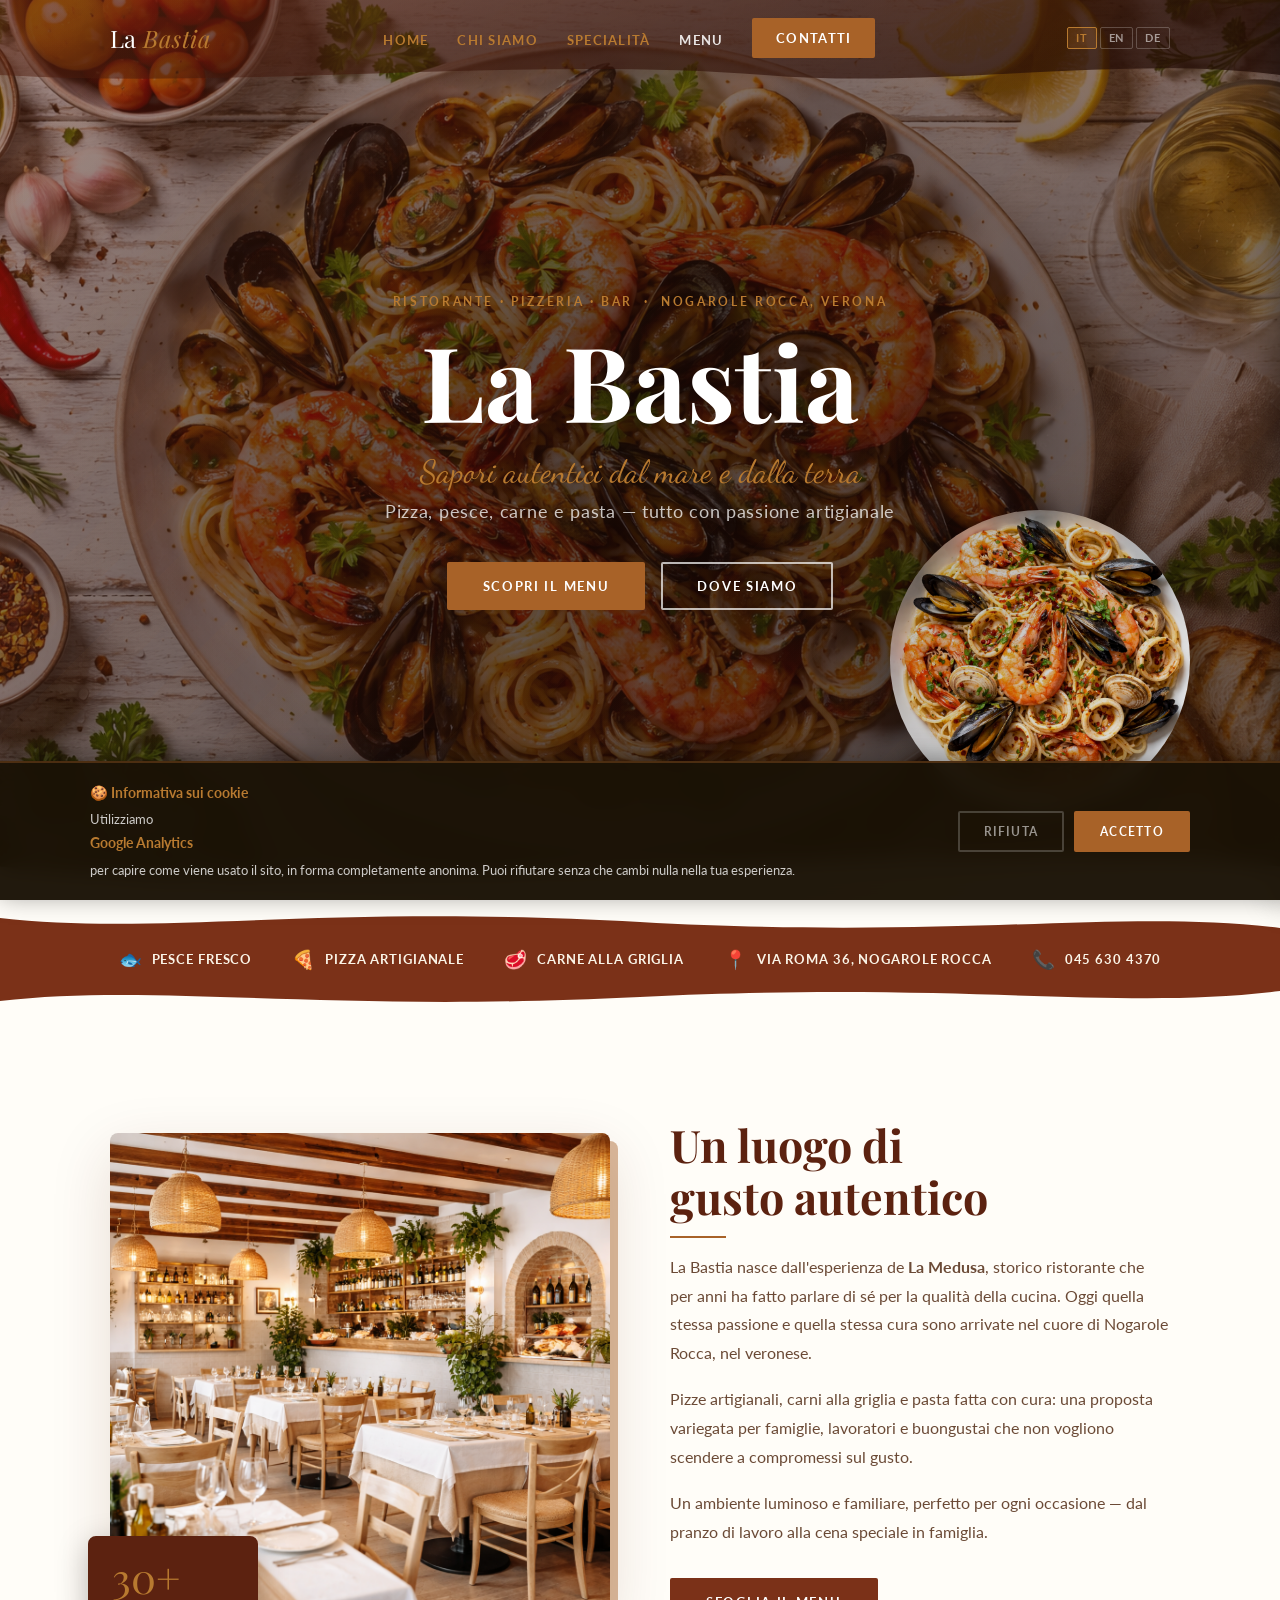
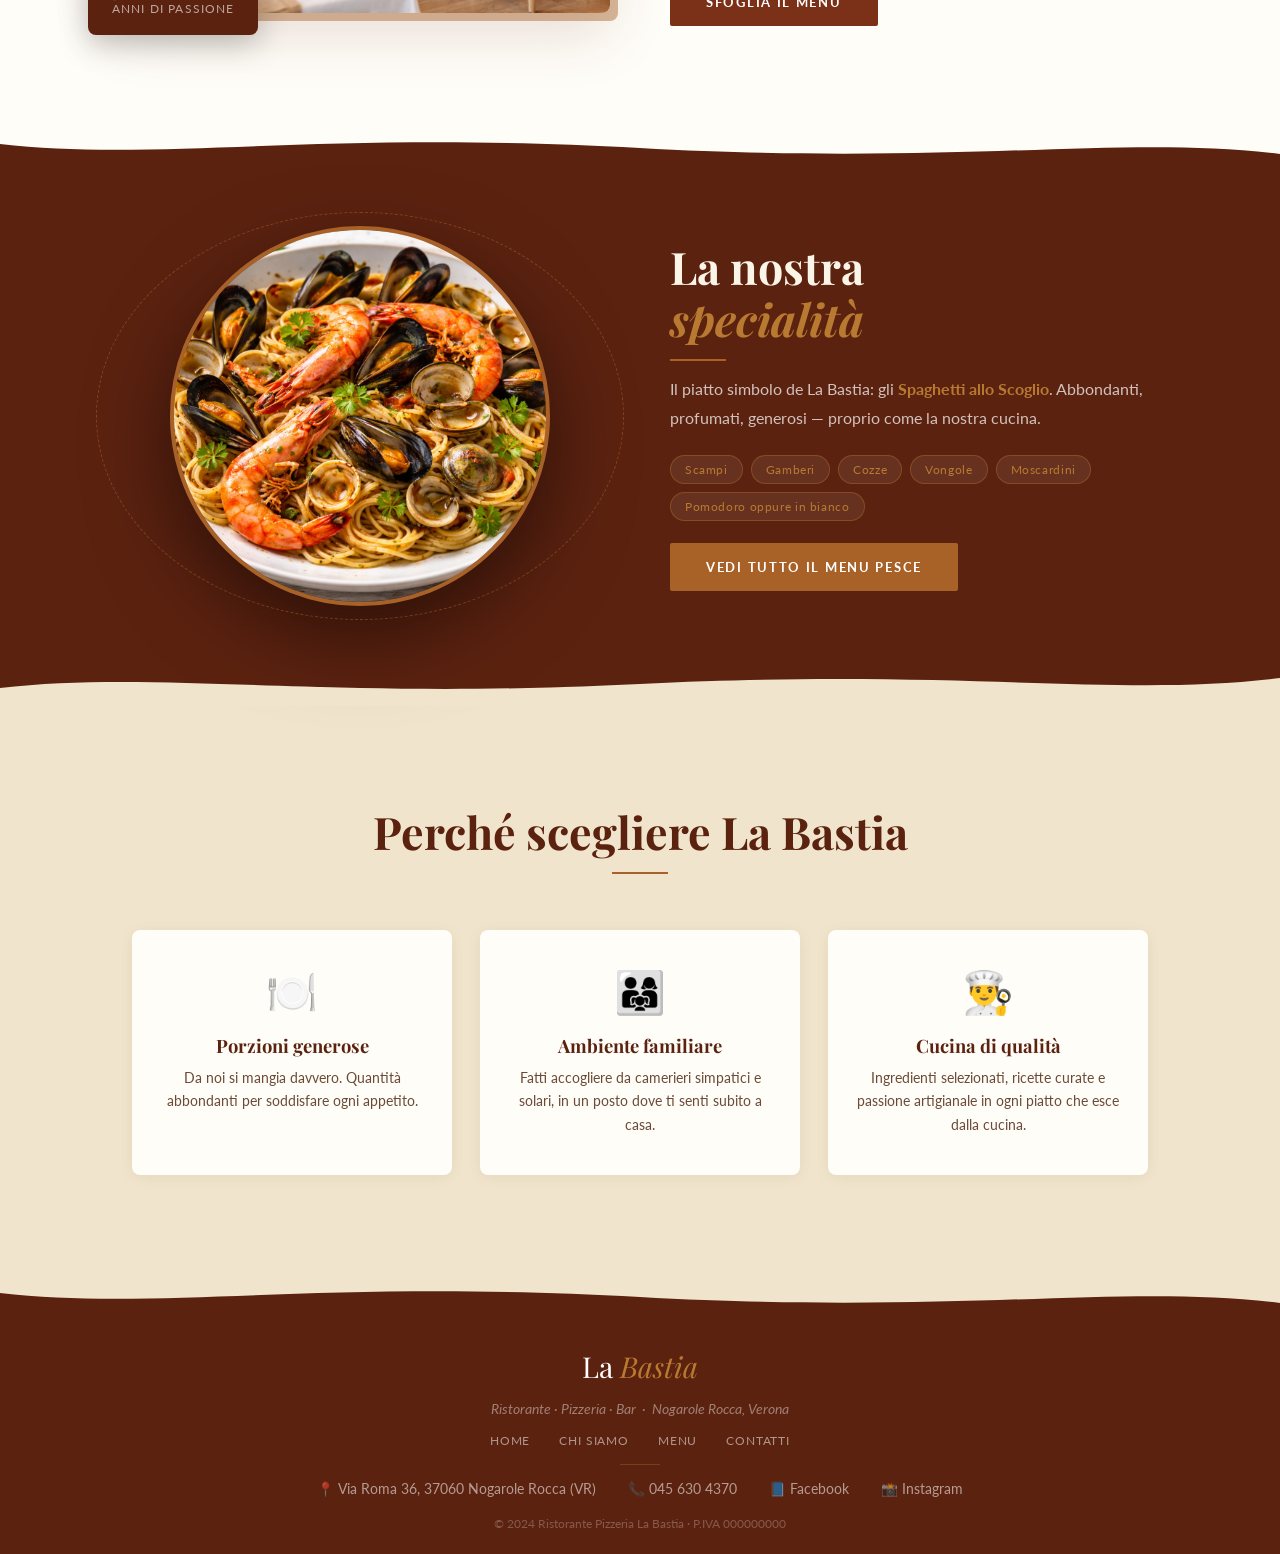
==== commit 2f5053e6: "Add cookie consent banner and analytics integration; enhance SEO metadata across multiple pages" ====
--- a/index.html
+++ b/index.html
@@ -3,13 +3,118 @@
 <head>
   <meta charset="UTF-8" />
   <meta name="viewport" content="width=device-width, initial-scale=1.0" />
-  <title>La Bastia – Ristorante Pizzeria | Nogarole Rocca</title>
-  <meta name="description" content="La Bastia, ristorante pizzeria a Nogarole Rocca (VR). Pizza, pesce, carne e pasta. Specialità: spaghetti allo scoglio. Tel: 0456304370" />
+  <title>La Bastia – Ristorante Pizzeria | Nogarole Rocca (VR)</title>
+  <meta name="description" content="La Bastia, ristorante pizzeria a Nogarole Rocca (VR). Pizza artigianale, pesce fresco, carne alla griglia. Specialità: spaghetti allo scoglio. Tel: 045 630 4370." />
+  <meta name="keywords" content="ristorante Nogarole Rocca, pizzeria Nogarole Rocca, pesce Verona, spaghetti allo scoglio, ristorante Verona, La Bastia, pizzeria Verona, pesce fresco, menu lavoro Verona" />
+  <meta name="author" content="La Bastia Ristorante Pizzeria" />
+  <meta name="robots" content="index, follow" />
+
+  <!-- Canonical -->
+  <link rel="canonical" href="https://www.labastia.it/" />
+
+  <!-- Geo -->
+  <meta name="geo.region" content="IT-VR" />
+  <meta name="geo.placename" content="Nogarole Rocca, Verona" />
+  <meta name="geo.position" content="45.1839;10.8779" />
+  <meta name="ICBM" content="45.1839, 10.8779" />
+
+  <!-- Theme color -->
+  <meta name="theme-color" content="#1a1206" />
+
+  <!-- Open Graph -->
+  <meta property="og:type" content="website" />
+  <meta property="og:url" content="https://www.labastia.it/" />
+  <meta property="og:title" content="La Bastia – Ristorante Pizzeria | Nogarole Rocca" />
+  <meta property="og:description" content="Pizza artigianale, pesce fresco e carne alla griglia a Nogarole Rocca (VR). Specialità: spaghetti allo scoglio. Prenota: 045 630 4370." />
+  <meta property="og:image" content="https://www.labastia.it/img/spaghetti-scoglio.jpg" />
+  <meta property="og:image:alt" content="Spaghetti allo scoglio de La Bastia, Nogarole Rocca" />
+  <meta property="og:image:width" content="1200" />
+  <meta property="og:image:height" content="630" />
+  <meta property="og:locale" content="it_IT" />
+  <meta property="og:site_name" content="La Bastia Ristorante Pizzeria" />
+
+  <!-- Twitter Card -->
+  <meta name="twitter:card" content="summary_large_image" />
+  <meta name="twitter:title" content="La Bastia – Ristorante Pizzeria | Nogarole Rocca" />
+  <meta name="twitter:description" content="Pizza artigianale, pesce fresco e carne alla griglia a Nogarole Rocca (VR). Specialità: spaghetti allo scoglio." />
+  <meta name="twitter:image" content="https://www.labastia.it/img/spaghetti-scoglio.jpg" />
+
+  <!-- Favicon -->
+  <link rel="icon" href="favicon.svg" type="image/svg+xml" />
+  <link rel="shortcut icon" href="favicon.svg" />
+
+  <!-- Fonts -->
   <link rel="preconnect" href="https://fonts.googleapis.com" />
   <link rel="preconnect" href="https://fonts.gstatic.com" crossorigin />
   <link href="https://fonts.googleapis.com/css2?family=Playfair+Display:ital,wght@0,400;0,600;0,700;1,400;1,600&family=Lato:wght@300;400;700&family=Dancing+Script:wght@600&display=swap" rel="stylesheet" />
   <link rel="stylesheet" href="css/style.css" />
   <link rel="stylesheet" href="css/home.css" />
+
+  <!-- Structured Data: Restaurant -->
+  <script type="application/ld+json">
+  {
+    "@context": "https://schema.org",
+    "@type": "Restaurant",
+    "name": "La Bastia",
+    "alternateName": "Ristorante Pizzeria La Bastia",
+    "description": "Ristorante e pizzeria a Nogarole Rocca (VR). Pizza artigianale, pesce fresco, carne alla griglia. Specialità: spaghetti allo scoglio.",
+    "url": "https://www.labastia.it",
+    "telephone": "+390456304370",
+    "image": "https://www.labastia.it/img/spaghetti-scoglio.jpg",
+    "priceRange": "€€",
+    "servesCuisine": ["Italiana", "Pesce", "Pizza", "Carne alla griglia"],
+    "hasMenu": "https://www.labastia.it/menu.html",
+    "address": {
+      "@type": "PostalAddress",
+      "streetAddress": "Via Roma 36",
+      "addressLocality": "Nogarole Rocca",
+      "postalCode": "37060",
+      "addressRegion": "VR",
+      "addressCountry": "IT"
+    },
+    "geo": {
+      "@type": "GeoCoordinates",
+      "latitude": 45.1839,
+      "longitude": 10.8779
+    },
+    "openingHoursSpecification": [
+      {
+        "@type": "OpeningHoursSpecification",
+        "dayOfWeek": ["Tuesday", "Wednesday", "Thursday", "Friday"],
+        "opens": "12:00",
+        "closes": "14:30"
+      },
+      {
+        "@type": "OpeningHoursSpecification",
+        "dayOfWeek": "Friday",
+        "opens": "19:30",
+        "closes": "22:30"
+      },
+      {
+        "@type": "OpeningHoursSpecification",
+        "dayOfWeek": "Saturday",
+        "opens": "12:00",
+        "closes": "14:30"
+      },
+      {
+        "@type": "OpeningHoursSpecification",
+        "dayOfWeek": "Saturday",
+        "opens": "19:30",
+        "closes": "22:30"
+      },
+      {
+        "@type": "OpeningHoursSpecification",
+        "dayOfWeek": "Sunday",
+        "opens": "12:00",
+        "closes": "14:30"
+      }
+    ],
+    "sameAs": [
+      "https://www.facebook.com/p/La-Bastia-pizzeria-ristorante-61551666945159/",
+      "https://www.instagram.com/labastiaristorantepizzeria/"
+    ]
+  }
+  </script>
 </head>
 <body>
 
@@ -214,7 +319,22 @@
 
 <button id="scroll-top" aria-label="Torna in cima">↑</button>
 
+<!-- ══ COOKIE BANNER (GDPR) ══════════════════════════════════ -->
+<div id="cookie-banner" role="dialog" aria-labelledby="cookie-title" hidden>
+  <div class="cookie-inner">
+    <div class="cookie-text">
+      <strong id="cookie-title">🍪 Informativa sui cookie</strong>
+      <p>Utilizziamo <strong>Google Analytics</strong> per capire come viene usato il sito, in forma completamente anonima. Puoi rifiutare senza che cambi nulla nella tua esperienza.</p>
+    </div>
+    <div class="cookie-btns">
+      <button id="cookie-reject" class="cookie-btn-reject">Rifiuta</button>
+      <button id="cookie-accept" class="cookie-btn-accept">Accetto</button>
+    </div>
+  </div>
+</div>
+
 <script src="js/i18n.js"></script>
 <script src="js/main.js"></script>
+<script src="js/analytics.js"></script>
 </body>
 </html>
--- a/css/style.css
+++ b/css/style.css
@@ -598,3 +598,102 @@
     display: flex;
   }
 }
+
+/* ─── COOKIE BANNER (GDPR / Garante Privacy) ───────────────── */
+#cookie-banner {
+  position: fixed;
+  bottom: 0;
+  left: 0;
+  right: 0;
+  z-index: 9997;
+  background: rgba(26, 18, 6, 0.97);
+  border-top: 2px solid rgba(168, 98, 40, 0.35);
+  padding: 18px 20px;
+  backdrop-filter: blur(10px);
+  box-shadow: 0 -4px 24px rgba(0, 0, 0, 0.4);
+}
+
+.cookie-inner {
+  max-width: 1100px;
+  margin: 0 auto;
+  display: flex;
+  align-items: center;
+  gap: 24px;
+  flex-wrap: wrap;
+}
+
+.cookie-text {
+  flex: 1;
+  min-width: 240px;
+  color: rgba(255, 255, 255, 0.78);
+  font-size: 0.83rem;
+  line-height: 1.65;
+}
+
+.cookie-text strong {
+  display: block;
+  color: var(--amber-lt);
+  font-size: 0.9rem;
+  margin-bottom: 5px;
+}
+
+.cookie-text p {
+  margin: 0;
+}
+
+.cookie-btns {
+  display: flex;
+  gap: 10px;
+  flex-shrink: 0;
+  align-items: center;
+}
+
+.cookie-btn-reject,
+.cookie-btn-accept {
+  padding: 11px 24px;
+  border-radius: 2px;
+  font-family: var(--ff-body);
+  font-size: 0.78rem;
+  font-weight: 700;
+  letter-spacing: 0.1em;
+  text-transform: uppercase;
+  cursor: pointer;
+  transition: all 0.2s;
+  border: 2px solid transparent;
+  white-space: nowrap;
+}
+
+.cookie-btn-reject {
+  background: transparent;
+  color: rgba(255, 255, 255, 0.55);
+  border-color: rgba(255, 255, 255, 0.2);
+}
+
+.cookie-btn-reject:hover {
+  border-color: rgba(255, 255, 255, 0.5);
+  color: var(--white);
+}
+
+.cookie-btn-accept {
+  background: var(--amber);
+  color: var(--white);
+  border-color: var(--amber);
+}
+
+.cookie-btn-accept:hover {
+  background: var(--amber-lt);
+  border-color: var(--amber-lt);
+}
+
+@media (max-width: 600px) {
+  .cookie-inner {
+    flex-direction: column;
+    gap: 14px;
+    align-items: flex-start;
+  }
+
+  .cookie-btns {
+    width: 100%;
+    justify-content: flex-end;
+  }
+}
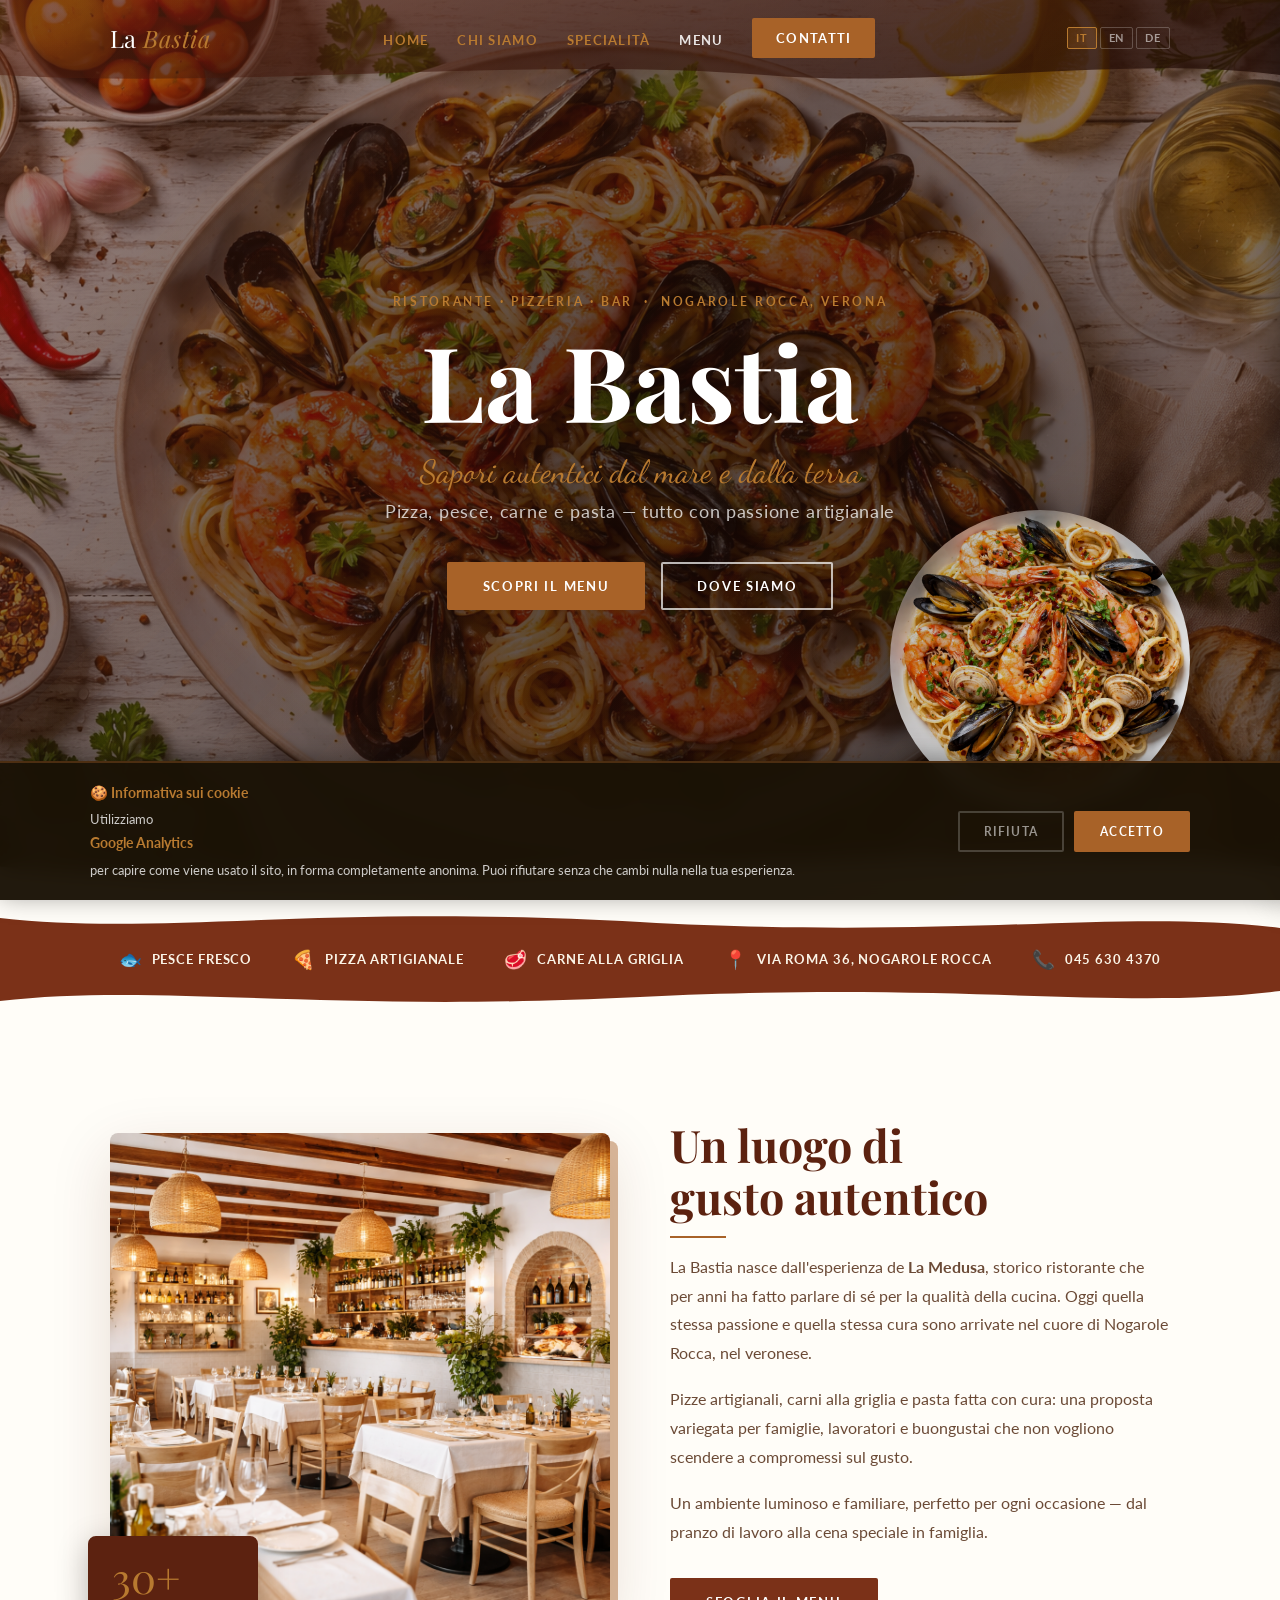
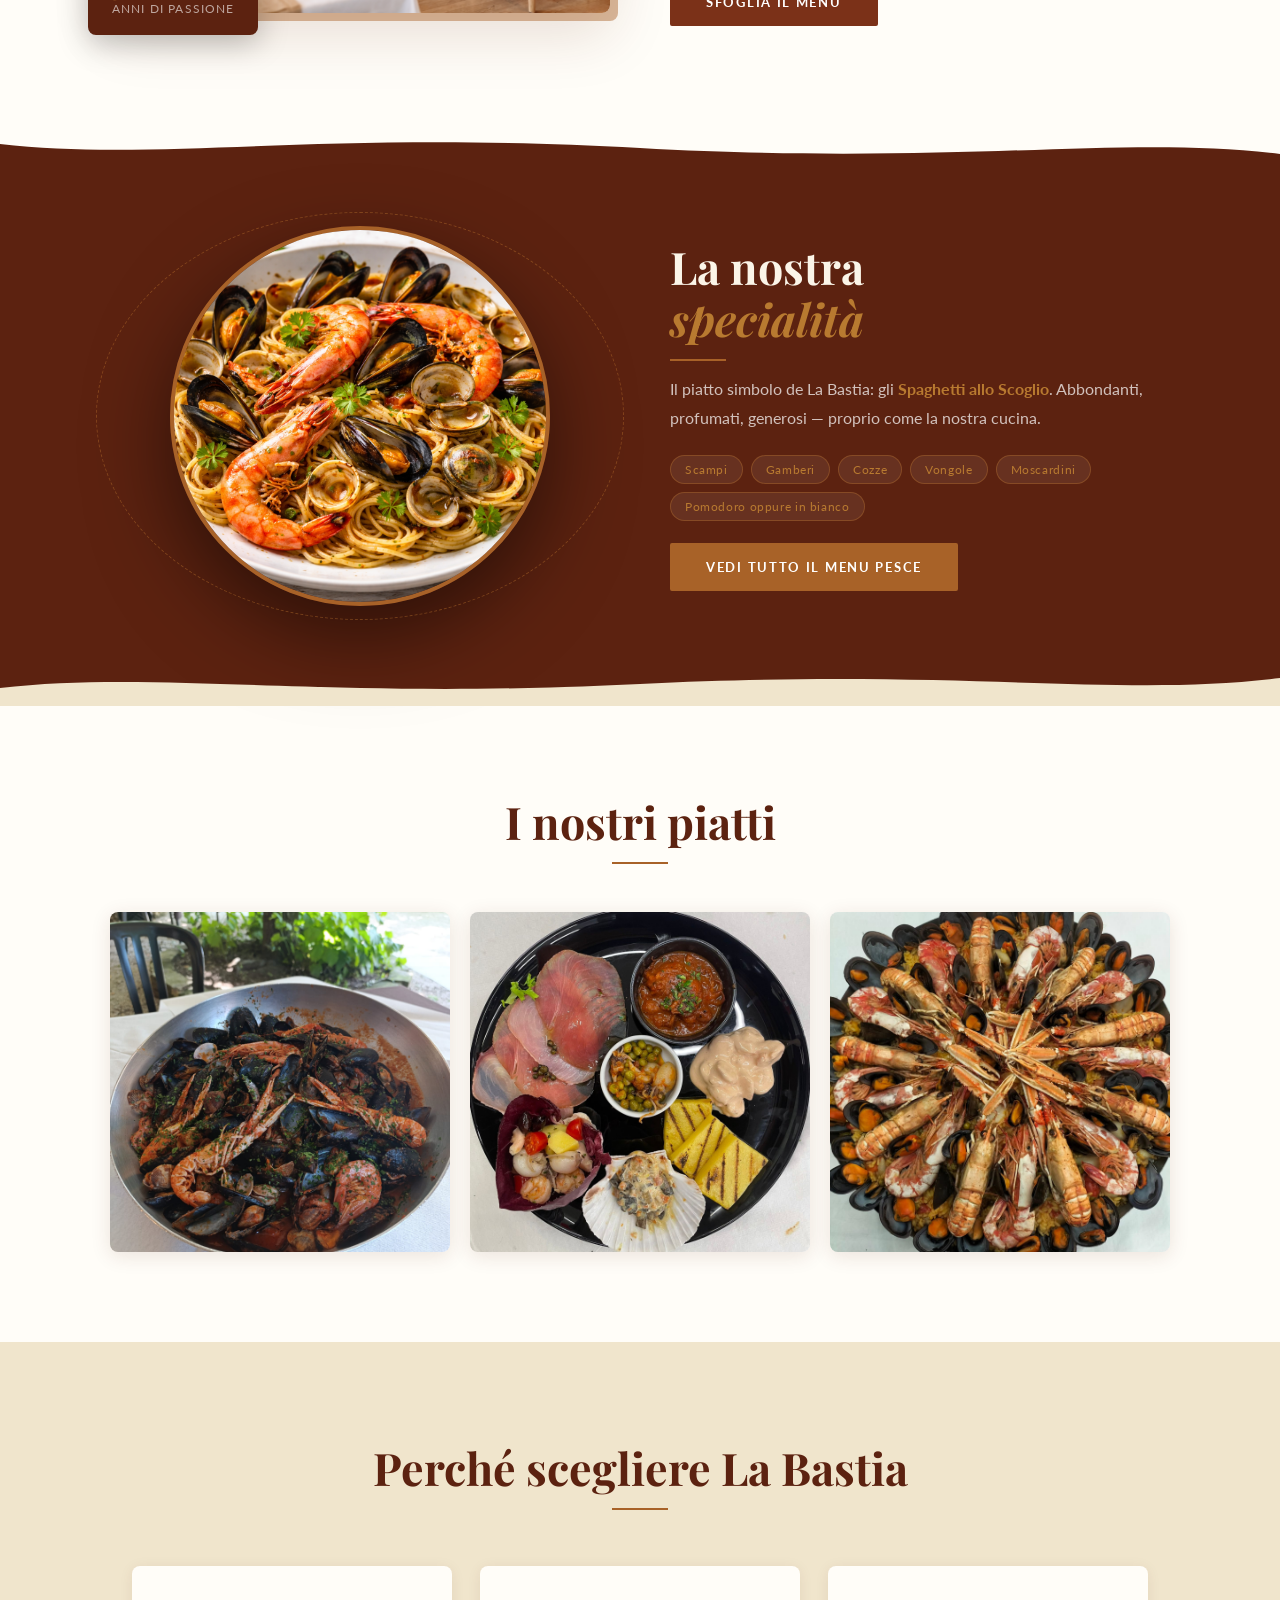
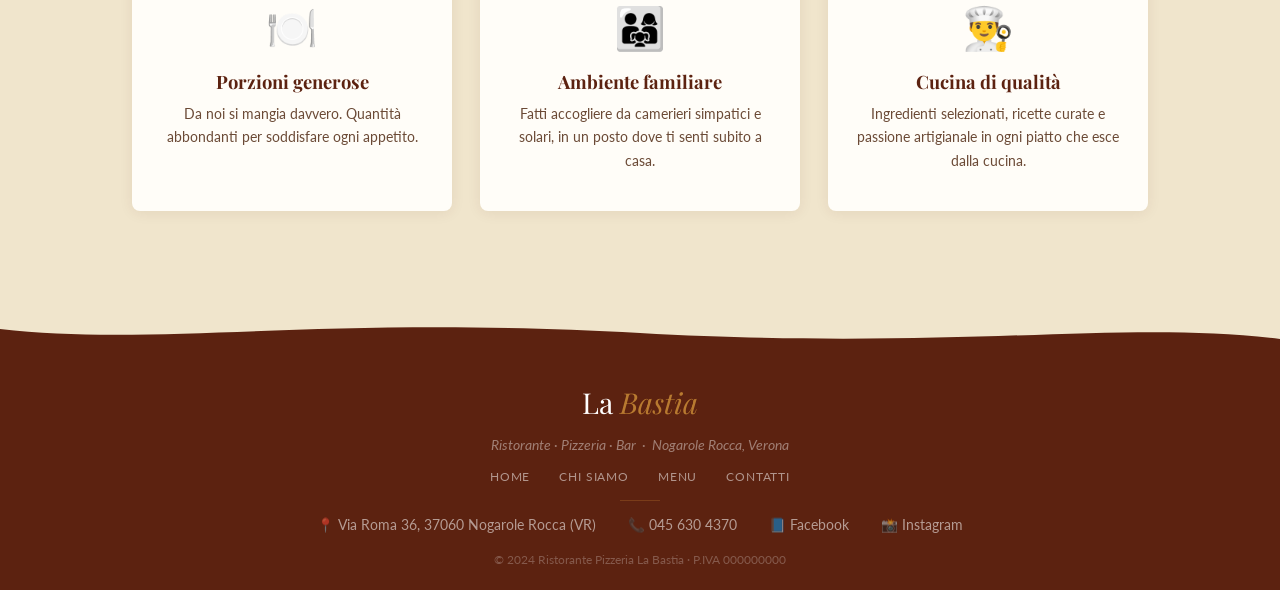
==== commit bae923da: "Refactor code structure for improved readability and maintainability" ====
--- a/index.html
+++ b/index.html
@@ -49,6 +49,32 @@
   <link href="https://fonts.googleapis.com/css2?family=Playfair+Display:ital,wght@0,400;0,600;0,700;1,400;1,600&family=Lato:wght@300;400;700&family=Dancing+Script:wght@600&display=swap" rel="stylesheet" />
   <link rel="stylesheet" href="css/style.css" />
   <link rel="stylesheet" href="css/home.css" />
+
+  <!-- Structured Data: WebSite — identifica il sito ufficiale, favorisce i sitelinks -->
+  <script type="application/ld+json">
+  {
+    "@context": "https://schema.org",
+    "@type": "WebSite",
+    "name": "La Bastia Ristorante Pizzeria",
+    "alternateName": ["La Bastia", "Ristorante La Bastia", "Pizzeria La Bastia"],
+    "url": "https://www.labastia.it",
+    "description": "Sito ufficiale del Ristorante Pizzeria La Bastia di Nogarole Rocca (VR).",
+    "inLanguage": ["it", "en", "de"],
+    "publisher": {
+      "@type": "Restaurant",
+      "name": "La Bastia",
+      "telephone": "+390456304370",
+      "address": {
+        "@type": "PostalAddress",
+        "streetAddress": "Via Roma 36",
+        "addressLocality": "Nogarole Rocca",
+        "postalCode": "37060",
+        "addressRegion": "VR",
+        "addressCountry": "IT"
+      }
+    }
+  }
+  </script>
 
   <!-- Structured Data: Restaurant -->
   <script type="application/ld+json">
@@ -115,6 +141,16 @@
     ]
   }
   </script>
+
+  <!-- Google tag (gtag.js) -->
+  <script async src="https://www.googletagmanager.com/gtag/js?id=G-4QYQF6EFCT"></script>
+  <script>
+    window.dataLayer = window.dataLayer || [];
+    function gtag(){dataLayer.push(arguments);}
+    gtag('js', new Date());
+
+    gtag('config', 'G-4QYQF6EFCT');
+  </script>
 </head>
 <body>
 
@@ -266,6 +302,25 @@
         <a href="menu.html#pesce" class="btn btn-amber" data-i18n="spec.cta">Vedi tutto il menu pesce</a>
       </div>
 
+    </div>
+  </div>
+</section>
+
+<!-- ══ GALLERIA ══════════════════════════════════════════════════ -->
+<section id="galleria" aria-label="I nostri piatti">
+  <div class="container">
+    <h2 class="section-title">I nostri piatti</h2>
+    <span class="amber-line"></span>
+    <div class="gallery-grid">
+      <div class="gallery-item">
+        <img src="img/WhatsApp Image 2026-03-08 at 14.45.45.jpeg" alt="Frutti di mare in padella — cozze, scampi, vongole e gamberetti" loading="lazy" />
+      </div>
+      <div class="gallery-item">
+        <img src="img/WhatsApp Image 2026-03-08 at 14.45.45 (1).jpeg" alt="Antipasto di mare — selezione di specialità ittiche" loading="lazy" />
+      </div>
+      <div class="gallery-item">
+        <img src="img/WhatsApp Image 2026-03-08 at 14.45.46.jpeg" alt="Paella di pesce con scampi e cozze" loading="lazy" />
+      </div>
     </div>
   </div>
 </section>
--- a/css/home.css
+++ b/css/home.css
@@ -419,6 +419,53 @@
   }
 }
 
+/* ─── GALLERIA FOTO ─────────────────────────────────────────── */
+#galleria {
+  padding: 90px 0;
+  background: var(--warm-white);
+}
+
+.gallery-grid {
+  display: grid;
+  grid-template-columns: repeat(3, 1fr);
+  gap: 20px;
+  margin-top: 3rem;
+}
+
+.gallery-item {
+  border-radius: var(--radius);
+  overflow: hidden;
+  aspect-ratio: 1 / 1;
+  box-shadow: 0 4px 20px rgba(92, 34, 16, 0.12);
+  transition: transform var(--t), box-shadow var(--t);
+}
+
+.gallery-item:hover {
+  transform: translateY(-4px);
+  box-shadow: 0 12px 36px rgba(92, 34, 16, 0.2);
+}
+
+.gallery-item img {
+  width: 100%;
+  height: 100%;
+  object-fit: cover;
+  transition: transform 0.5s ease;
+}
+
+.gallery-item:hover img {
+  transform: scale(1.05);
+}
+
+@media (max-width: 600px) {
+  .gallery-grid {
+    grid-template-columns: 1fr;
+  }
+
+  .gallery-item {
+    aspect-ratio: 4 / 3;
+  }
+}
+
 /* ─── PERCHÉ NOI ────────────────────────────────────────────── */
 #perche {
   padding: 100px 0;
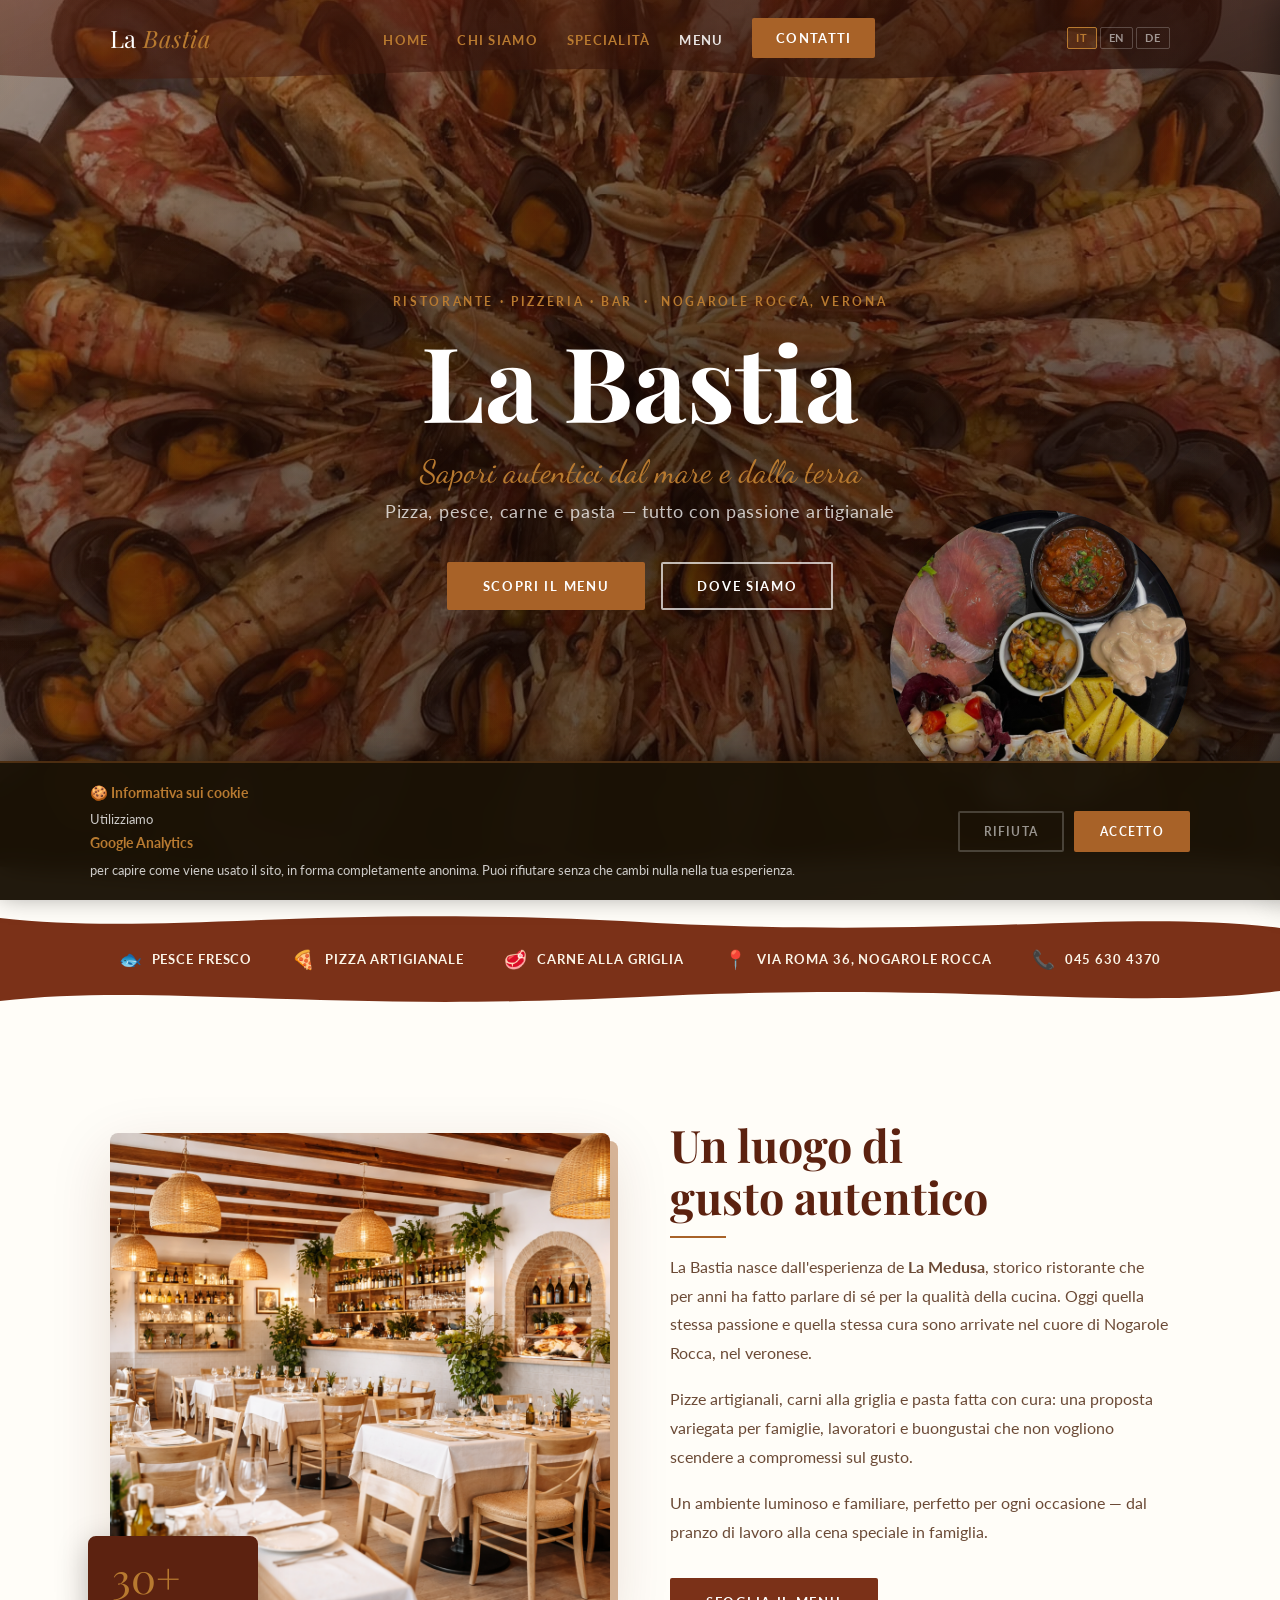
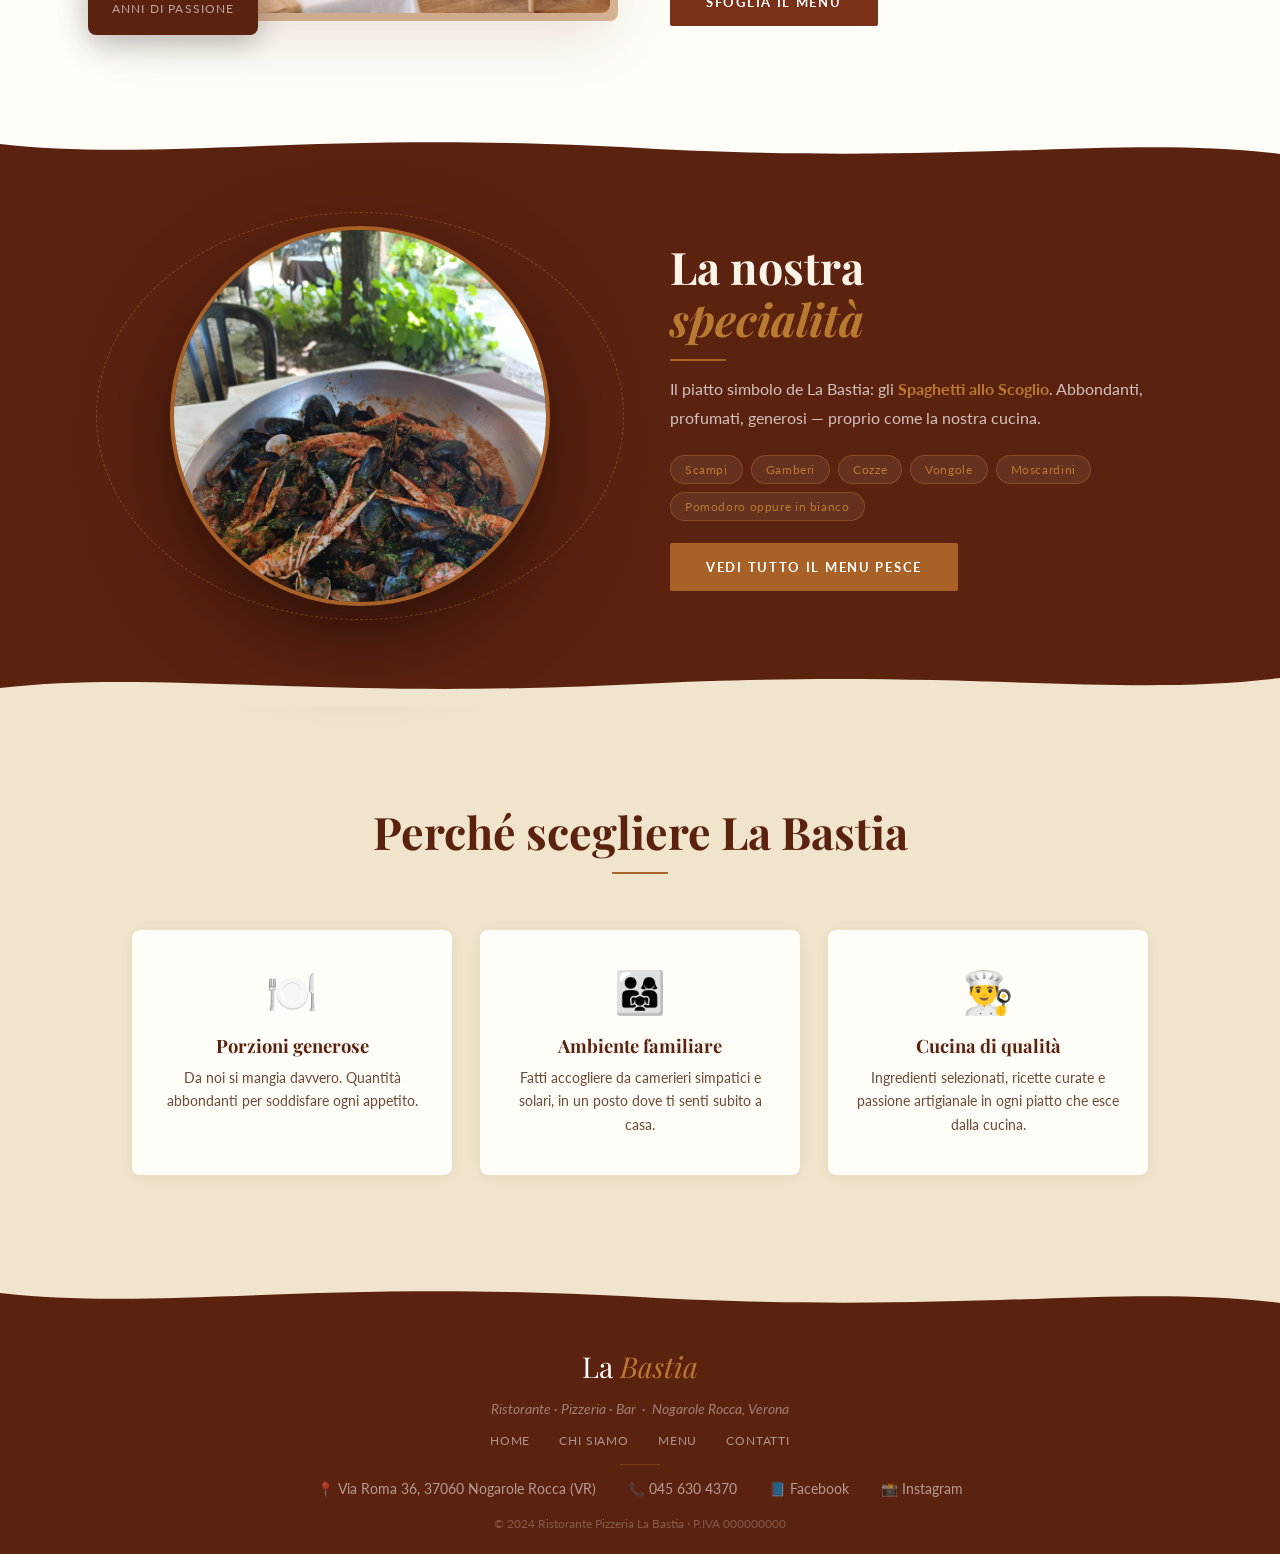
==== commit 934ce339: "Update image positioning in hero section and remove gallery section for cleaner layout" ====
--- a/index.html
+++ b/index.html
@@ -306,24 +306,6 @@
   </div>
 </section>
 
-<!-- ══ GALLERIA ══════════════════════════════════════════════════ -->
-<section id="galleria" aria-label="I nostri piatti">
-  <div class="container">
-    <h2 class="section-title">I nostri piatti</h2>
-    <span class="amber-line"></span>
-    <div class="gallery-grid">
-      <div class="gallery-item">
-        <img src="img/WhatsApp Image 2026-03-08 at 14.45.45.jpeg" alt="Frutti di mare in padella — cozze, scampi, vongole e gamberetti" loading="lazy" />
-      </div>
-      <div class="gallery-item">
-        <img src="img/WhatsApp Image 2026-03-08 at 14.45.45 (1).jpeg" alt="Antipasto di mare — selezione di specialità ittiche" loading="lazy" />
-      </div>
-      <div class="gallery-item">
-        <img src="img/WhatsApp Image 2026-03-08 at 14.45.46.jpeg" alt="Paella di pesce con scampi e cozze" loading="lazy" />
-      </div>
-    </div>
-  </div>
-</section>
 
 <!-- ══ PERCHÉ NOI ════════════════════════════════════════════════ -->
 <section id="perche" aria-label="Perché sceglierci">
--- a/css/home.css
+++ b/css/home.css
@@ -351,6 +351,7 @@
   width: 100%;
   height: 100%;
   object-fit: cover;
+  object-position: center top;
 }
 
 .spec-img .ring {
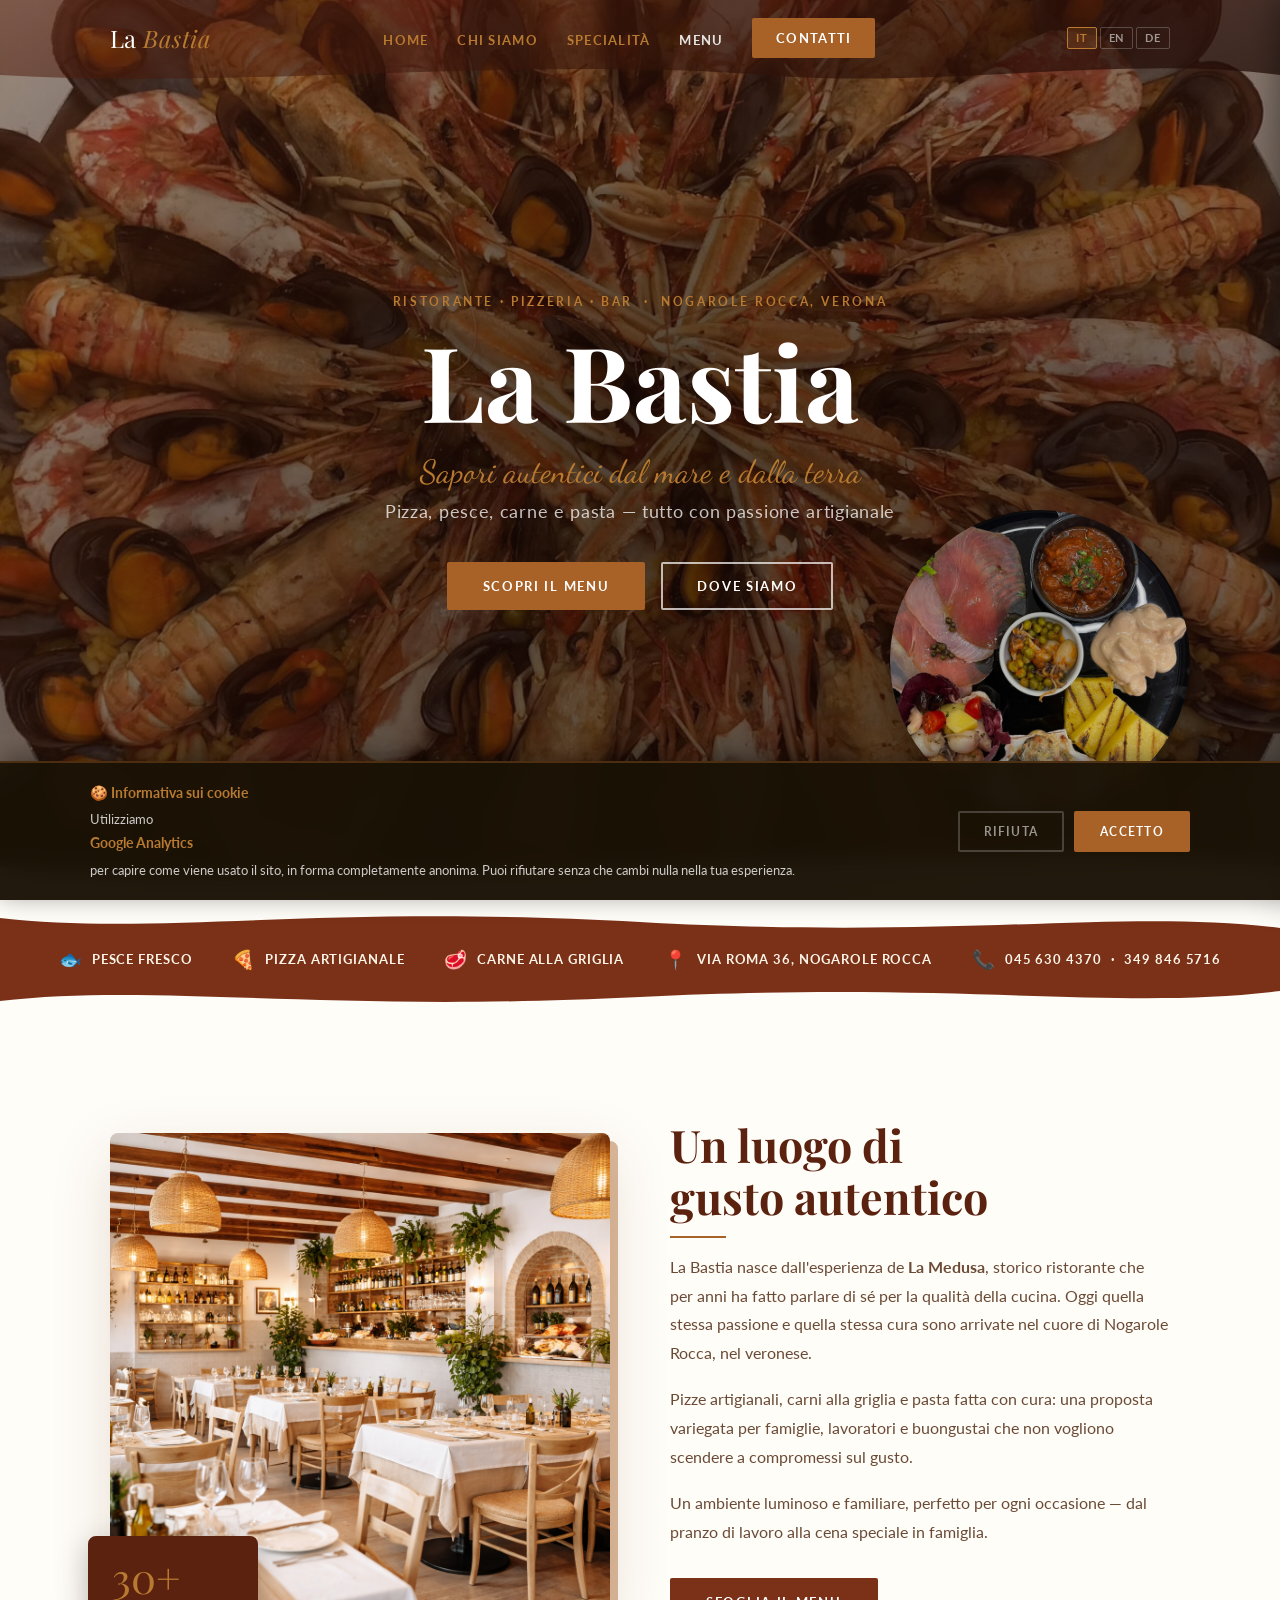
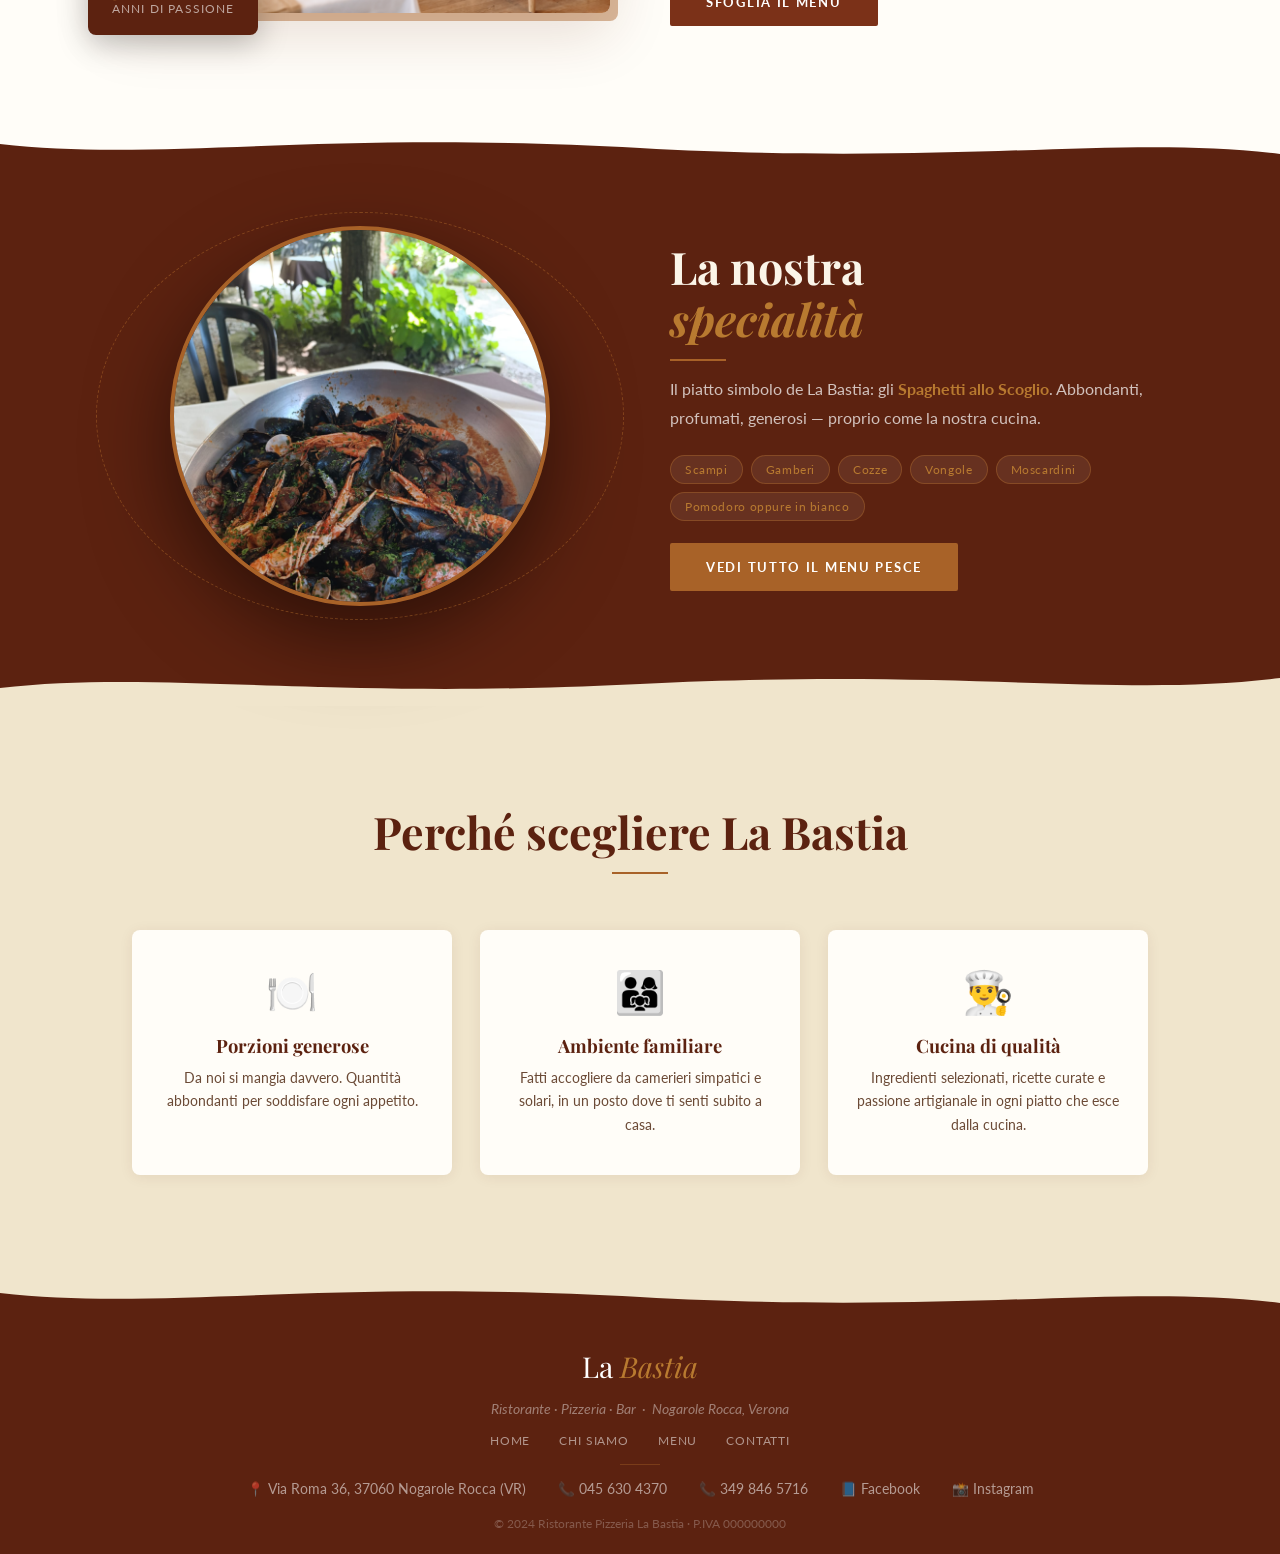
==== commit 2727b5db: "Add additional contact number to footer and strip info" ====
--- a/index.html
+++ b/index.html
@@ -237,7 +237,7 @@
     <div class="strip-item"><span class="ico">🍕</span> <span data-i18n="strip.pizza">Pizza artigianale</span></div>
     <div class="strip-item"><span class="ico">🥩</span> <span data-i18n="strip.meat">Carne alla griglia</span></div>
     <div class="strip-item"><span class="ico">📍</span> Via Roma 36, Nogarole Rocca</div>
-    <div class="strip-item"><span class="ico">📞</span> <a href="tel:+390456304370" style="color:inherit">045 630 4370</a></div>
+    <div class="strip-item"><span class="ico">📞</span> <a href="tel:+390456304370" style="color:inherit">045 630 4370</a> · <a href="tel:+393498465716" style="color:inherit">349 846 5716</a></div>
   </div>
 </div>
 
@@ -347,10 +347,11 @@
     <div class="footer-contacts">
       <span>📍 Via Roma 36, 37060 Nogarole Rocca (VR)</span>
       <a href="tel:+390456304370">📞 045 630 4370</a>
+      <a href="tel:+393498465716">📞 349 846 5716</a>
       <a href="https://www.facebook.com/p/La-Bastia-pizzeria-ristorante-61551666945159/" target="_blank" rel="noopener">📘 Facebook</a>
       <a href="https://www.instagram.com/labastiaristorantepizzeria/" target="_blank" rel="noopener">📸 Instagram</a>
     </div>
-    <p class="footer-copy" data-i18n="footer.copy">© 2024 Ristorante Pizzeria La Bastia · P.IVA 000000000</p>
+    <p class="footer-copy" data-i18n="footer.copy">© 2024 Ristorante Pizzeria La Bastia · P.IVA 04512190234</p>
   </div>
 </footer>
 
